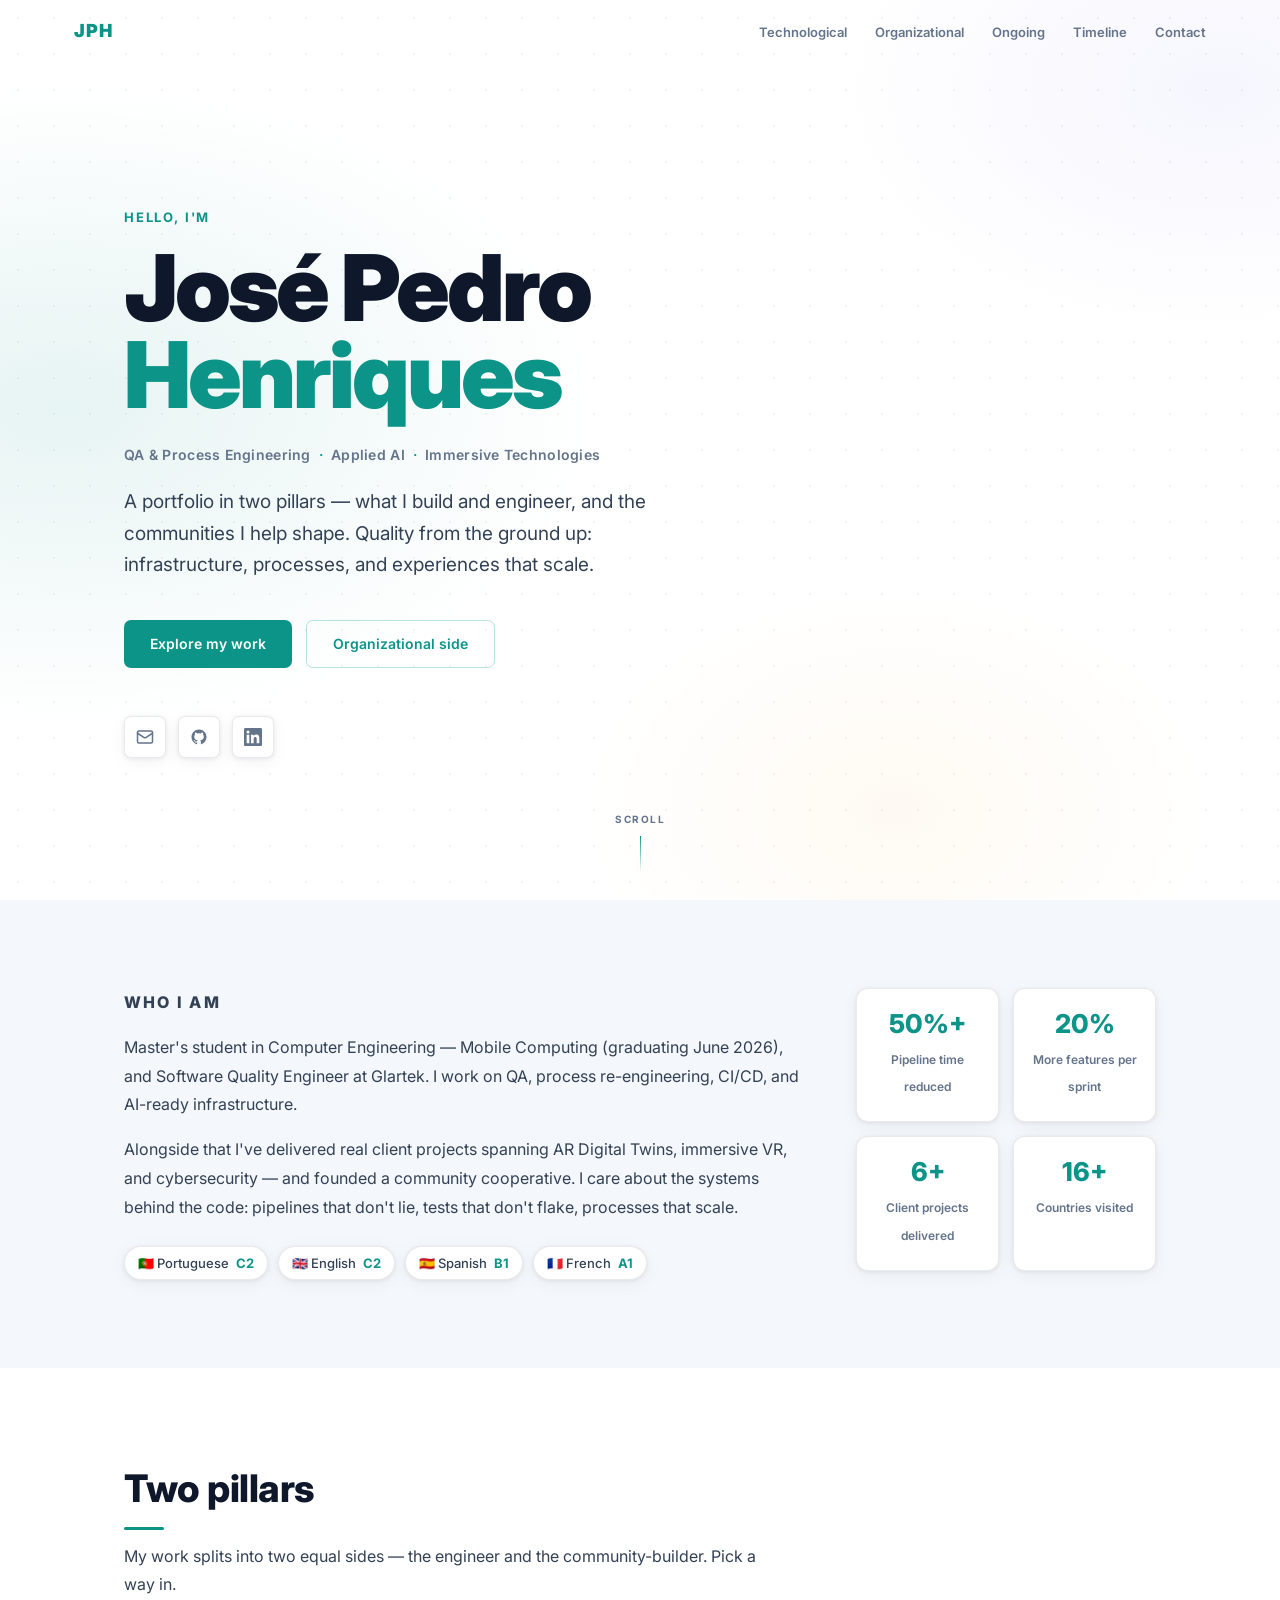
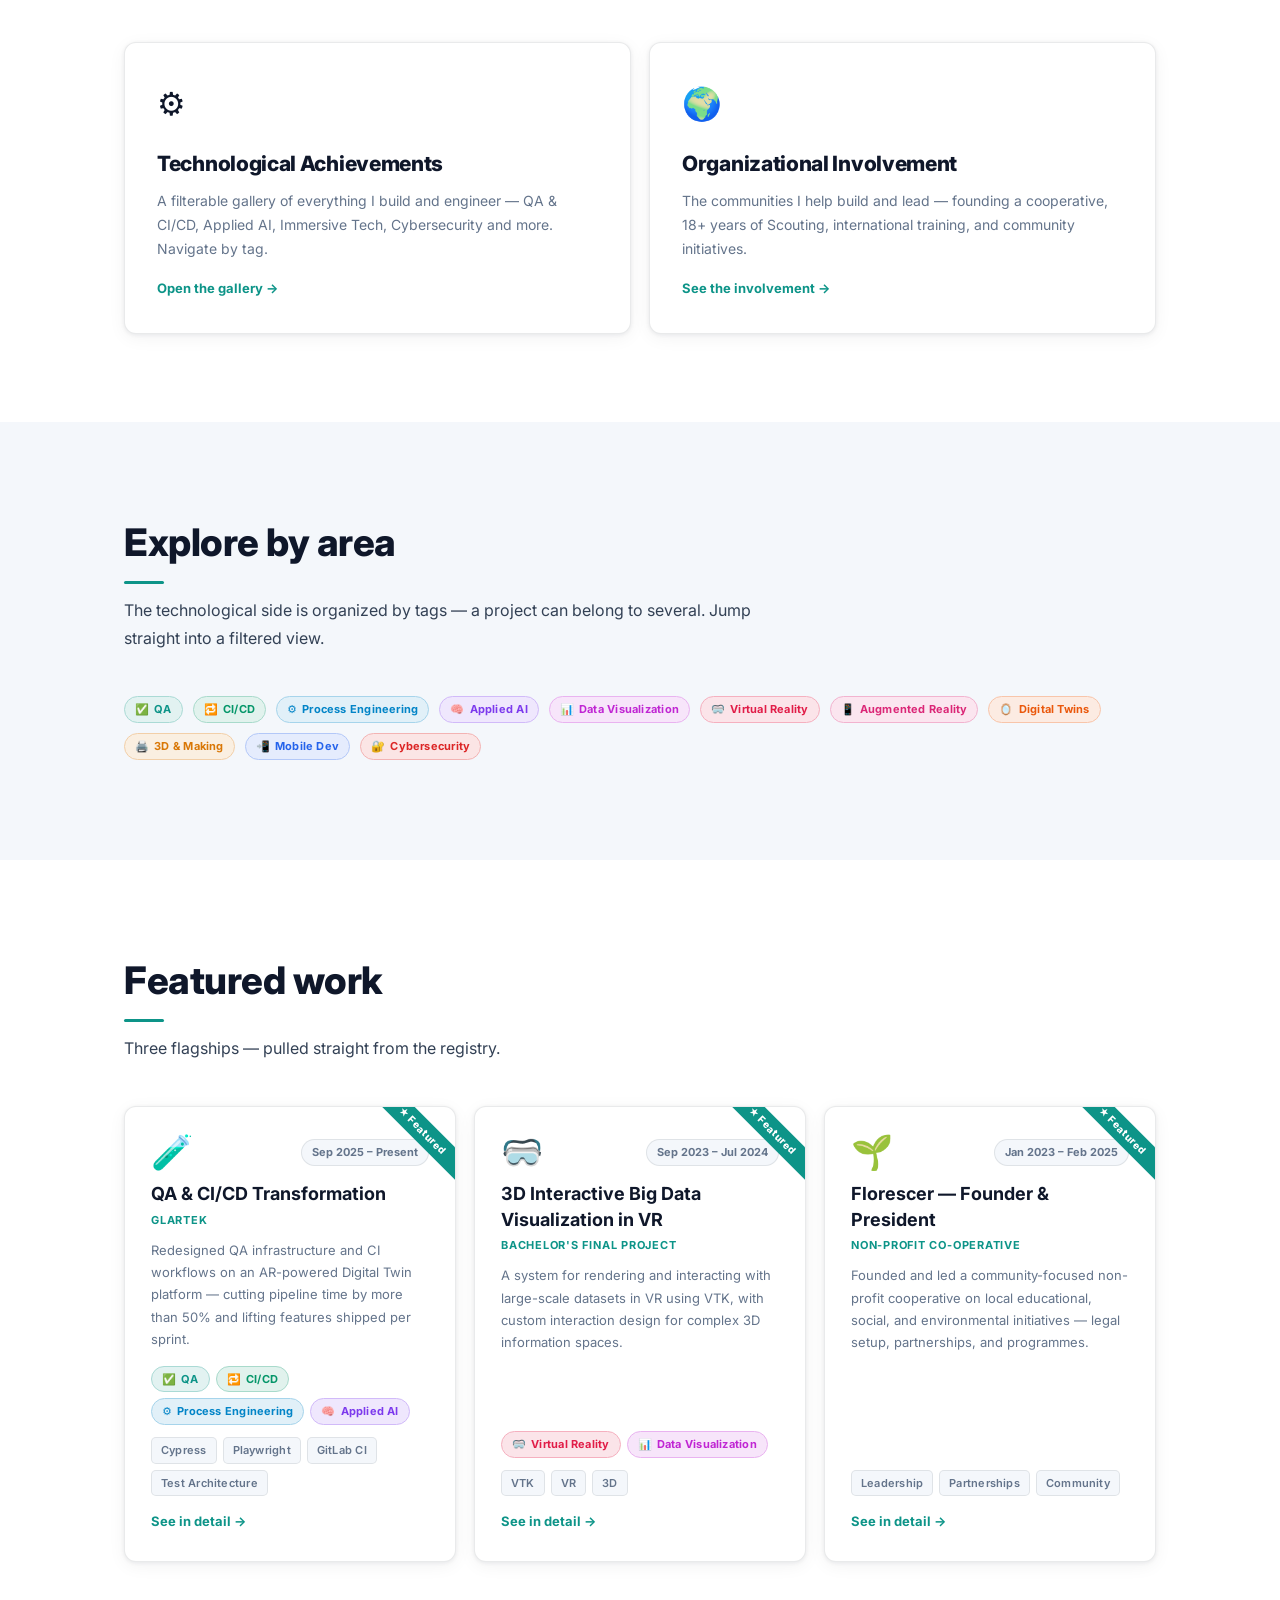
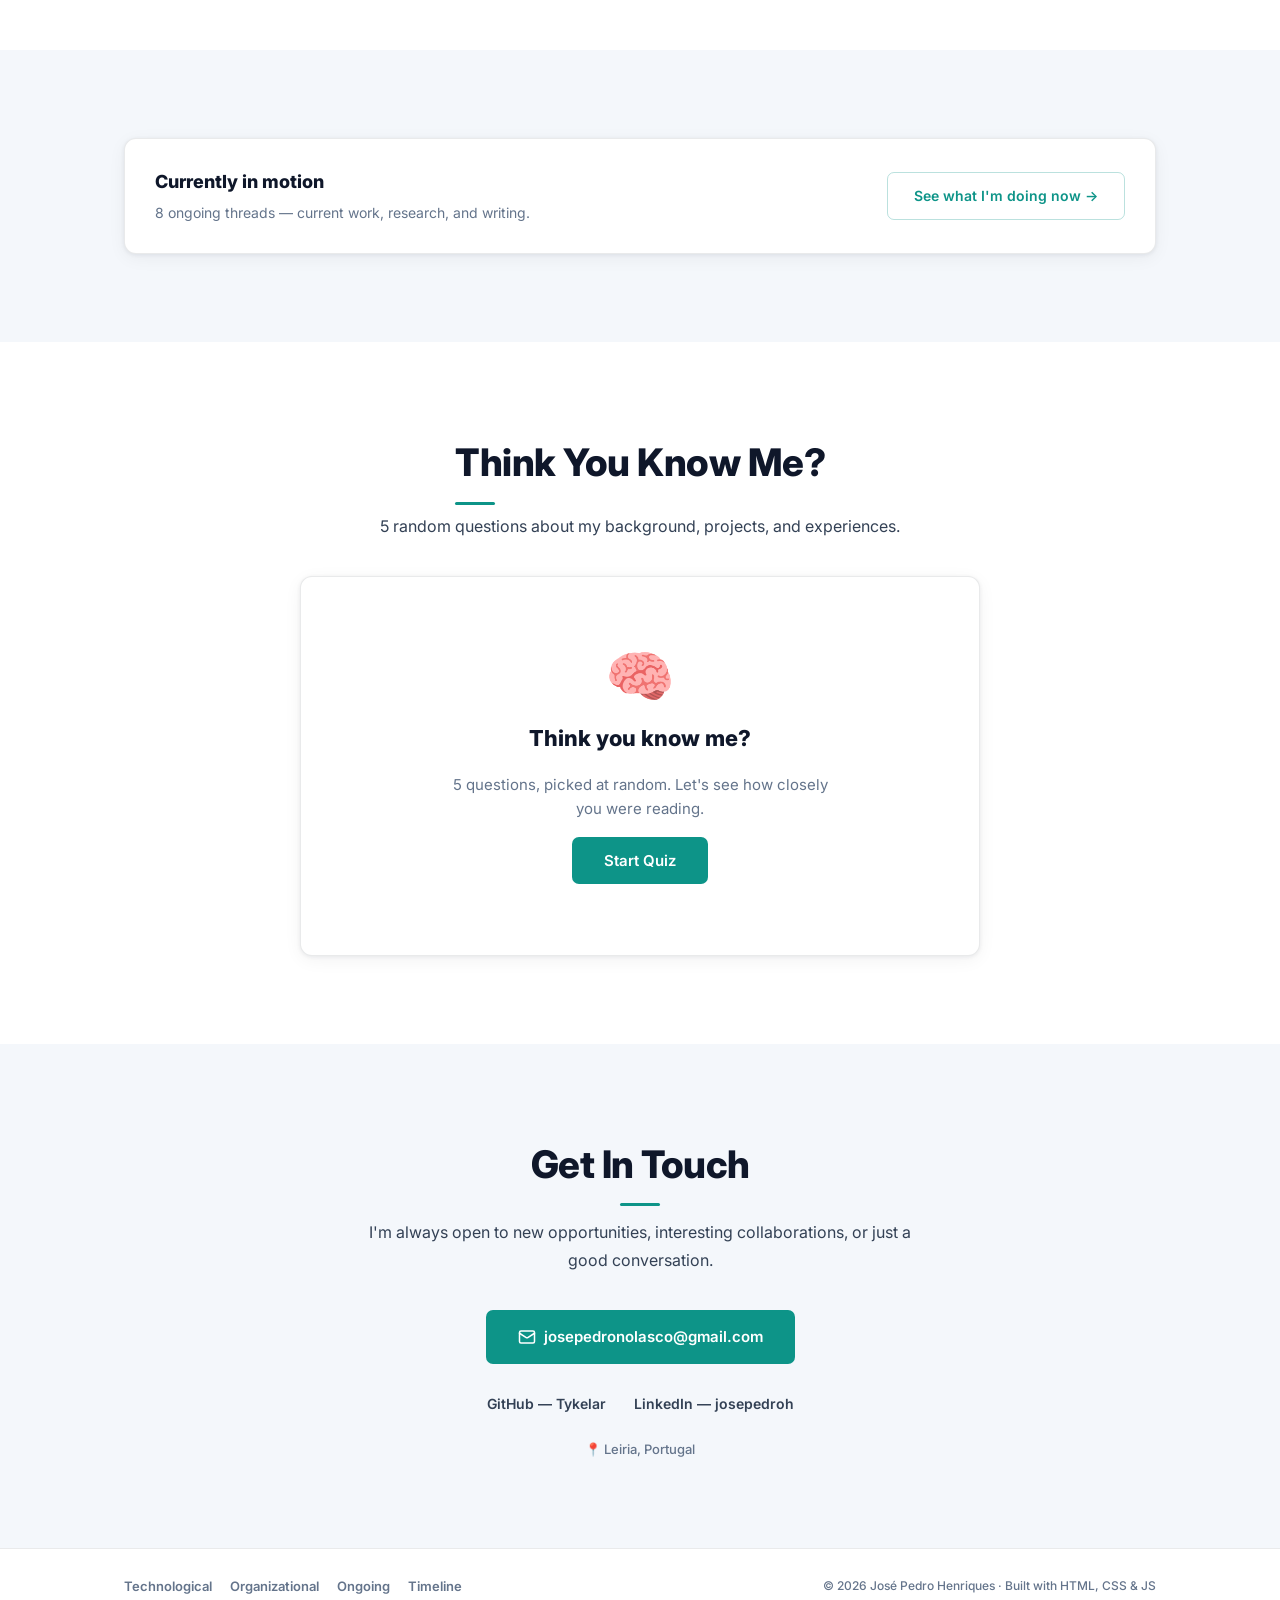
==== index.html @ b658f780 "overhaul new version" ====
<!DOCTYPE html>
<html lang="en">
<head>
  <meta charset="UTF-8">
  <meta name="viewport" content="width=device-width, initial-scale=1.0">
  <meta name="description" content="José Pedro Henriques — portfolio across two pillars: Technological Achievements (QA, AI, Immersive Tech, Cybersecurity) and Organizational Involvement.">
  <meta property="og:title" content="José Pedro Henriques">
  <meta property="og:description" content="A portfolio in two pillars — what I build, and the communities I shape.">
  <meta property="og:type" content="website">
  <title>José Pedro Henriques</title>
  <link rel="preconnect" href="https://fonts.googleapis.com">
  <link rel="preconnect" href="https://fonts.gstatic.com" crossorigin>
  <link href="https://fonts.googleapis.com/css2?family=Inter:wght@300;400;500;600;700;800;900&display=swap" rel="stylesheet">
  <link rel="stylesheet" href="style.css">
</head>
<body data-root="" data-view="home">

  <header data-shell="header"></header>

  <noscript>
    <nav style="padding:80px 24px 0;text-align:center">
      <a href="technological.html">Technological</a> ·
      <a href="involvement.html">Organizational</a> ·
      <a href="ongoing.html">Ongoing</a> ·
      <a href="timeline.html">Timeline</a>
    </nav>
  </noscript>

  <!-- ==================== HERO ==================== -->
  <section id="home" class="hero">
    <div class="hero-bg"></div>
    <div class="hero-content">
      <p class="hero-greeting fade-up">Hello, I'm</p>
      <h1 class="hero-name fade-up">
        <span class="name-first">José Pedro</span>
        <span class="name-last">Henriques</span>
      </h1>
      <p class="hero-role fade-up">
        <span>QA &amp; Process Engineering</span><span class="dot">·</span>
        <span>Applied AI</span><span class="dot">·</span>
        <span>Immersive Technologies</span>
      </p>
      <p class="hero-tagline fade-up">
        A portfolio in two pillars — what I build and engineer, and the communities I help shape.
        Quality from the ground up: infrastructure, processes, and experiences that scale.
      </p>
      <div class="hero-cta fade-up">
        <a href="technological.html" class="btn btn-primary">Explore my work</a>
        <a href="involvement.html" class="btn btn-outline">Organizational side</a>
      </div>
      <div class="hero-socials fade-up">
        <a href="mailto:josepedronolasco@gmail.com" class="social-link" aria-label="Email">
          <svg xmlns="http://www.w3.org/2000/svg" width="18" height="18" viewBox="0 0 24 24" fill="none" stroke="currentColor" stroke-width="2" stroke-linecap="round" stroke-linejoin="round"><rect width="20" height="16" x="2" y="4" rx="2"/><path d="m22 7-8.97 5.7a1.94 1.94 0 0 1-2.06 0L2 7"/></svg>
        </a>
        <a href="https://github.com/Tykelar" target="_blank" rel="noopener noreferrer" class="social-link" aria-label="GitHub">
          <svg xmlns="http://www.w3.org/2000/svg" width="18" height="18" viewBox="0 0 24 24" fill="currentColor"><path d="M12 2C6.477 2 2 6.484 2 12.017c0 4.425 2.865 8.18 6.839 9.504.5.092.682-.217.682-.483 0-.237-.008-.868-.013-1.703-2.782.605-3.369-1.343-3.369-1.343-.454-1.158-1.11-1.466-1.11-1.466-.908-.62.069-.608.069-.608 1.003.07 1.531 1.032 1.531 1.032.892 1.53 2.341 1.088 2.91.832.092-.647.35-1.088.636-1.338-2.22-.253-4.555-1.113-4.555-4.951 0-1.093.39-1.988 1.029-2.688-.103-.253-.446-1.272.098-2.65 0 0 .84-.27 2.75 1.026A9.564 9.564 0 0 1 12 6.844a9.59 9.59 0 0 1 2.504.337c1.909-1.296 2.747-1.027 2.747-1.027.546 1.379.202 2.398.1 2.651.64.7 1.028 1.595 1.028 2.688 0 3.848-2.339 4.695-4.566 4.943.359.309.678.92.678 1.855 0 1.338-.012 2.419-.012 2.747 0 .268.18.58.688.482A10.02 10.02 0 0 0 22 12.017C22 6.484 17.522 2 12 2z"/></svg>
        </a>
        <a href="https://linkedin.com/in/josepedroh" target="_blank" rel="noopener noreferrer" class="social-link" aria-label="LinkedIn">
          <svg xmlns="http://www.w3.org/2000/svg" width="18" height="18" viewBox="0 0 24 24" fill="currentColor"><path d="M20.447 20.452h-3.554v-5.569c0-1.328-.027-3.037-1.852-3.037-1.853 0-2.136 1.445-2.136 2.939v5.667H9.351V9h3.414v1.561h.046c.477-.9 1.637-1.85 3.37-1.85 3.601 0 4.267 2.37 4.267 5.455v6.286zM5.337 7.433a2.062 2.062 0 0 1-2.063-2.065 2.064 2.064 0 1 1 2.063 2.065zm1.782 13.019H3.555V9h3.564v11.452zM22.225 0H1.771C.792 0 0 .774 0 1.729v20.542C0 23.227.792 24 1.771 24h20.451C23.2 24 24 23.227 24 22.271V1.729C24 .774 23.2 0 22.222 0h.003z"/></svg>
        </a>
      </div>
    </div>
    <div class="hero-scroll-hint" aria-hidden="true"><span>Scroll</span><div class="scroll-line"></div></div>
  </section>

  <!-- ==================== ABOUT ==================== -->
  <section id="about" class="section">
    <div class="container">
      <div class="about-grid">
        <div class="about-text fade-up">
          <p class="eyebrow">Who I am</p>
          <p>
            Master's student in Computer Engineering — Mobile Computing (graduating June 2026), and
            Software Quality Engineer at Glartek. I work on QA, process re-engineering, CI/CD, and
            AI-ready infrastructure.
          </p>
          <p>
            Alongside that I've delivered real client projects spanning AR Digital Twins, immersive
            VR, and cybersecurity — and founded a community cooperative. I care about the systems
            behind the code: pipelines that don't lie, tests that don't flake, processes that scale.
          </p>
          <div class="about-languages">
            <span class="lang-badge">🇵🇹 Portuguese <em>C2</em></span>
            <span class="lang-badge">🇬🇧 English <em>C2</em></span>
            <span class="lang-badge">🇪🇸 Spanish <em>B1</em></span>
            <span class="lang-badge">🇫🇷 French <em>A1</em></span>
          </div>
        </div>
        <div class="about-stats fade-up">
          <div class="stat-card"><span class="stat-num">50%+</span><span class="stat-label">Pipeline time reduced</span></div>
          <div class="stat-card"><span class="stat-num">20%</span><span class="stat-label">More features per sprint</span></div>
          <div class="stat-card"><span class="stat-num">6+</span><span class="stat-label">Client projects delivered</span></div>
          <div class="stat-card"><span class="stat-num">16+</span><span class="stat-label">Countries visited</span></div>
        </div>
      </div>
    </div>
  </section>

  <!-- ==================== PILLARS ==================== -->
  <section id="pillars" class="section section-alt">
    <div class="container">
      <div class="section-head fade-up">
        <h2 class="section-title">Two pillars</h2>
        <p class="section-intro">My work splits into two equal sides — the engineer and the community-builder. Pick a way in.</p>
      </div>
      <div class="pillar-grid">
        <a href="technological.html" class="pillar-card fade-up">
          <span class="p-icon" aria-hidden="true">⚙️</span>
          <h3>Technological Achievements</h3>
          <p>A filterable gallery of everything I build and engineer — QA &amp; CI/CD, Applied AI, Immersive Tech, Cybersecurity and more. Navigate by tag.</p>
          <span class="p-go">Open the gallery →</span>
        </a>
        <a href="involvement.html" class="pillar-card fade-up">
          <span class="p-icon" aria-hidden="true">🌍</span>
          <h3>Organizational Involvement</h3>
          <p>The communities I help build and lead — founding a cooperative, 18+ years of Scouting, international training, and community initiatives.</p>
          <span class="p-go">See the involvement →</span>
        </a>
      </div>
    </div>
  </section>

  <!-- ==================== AREAS (tag chips) ==================== -->
  <section id="areas" class="section">
    <div class="container">
      <div class="section-head fade-up">
        <h2 class="section-title">Explore by area</h2>
        <p class="section-intro">The technological side is organized by tags — a project can belong to several. Jump straight into a filtered view.</p>
      </div>
      <div id="tag-chips" class="card__tags fade-up" style="gap:10px"></div>
    </div>
  </section>

  <!-- ==================== FEATURED ==================== -->
  <section id="featured" class="section section-alt">
    <div class="container">
      <div class="section-head fade-up">
        <h2 class="section-title">Featured work</h2>
        <p class="section-intro">Three flagships — pulled straight from the registry.</p>
      </div>
      <div id="featured-grid" class="card-grid fade-up"></div>
    </div>
  </section>

  <!-- ==================== ONGOING TEASER ==================== -->
  <section id="ongoing" class="section">
    <div class="container">
      <div id="ongoing-teaser" class="ongoing-teaser fade-up"></div>
    </div>
  </section>

  <!-- ==================== QUIZ ==================== -->
  <section id="quiz" class="section section-alt">
    <div class="container quiz-container">
      <h2 class="section-title fade-up">Think You Know Me?</h2>
      <p class="quiz-subtitle fade-up">5 random questions about my background, projects, and experiences.</p>
      <div class="quiz-card fade-up" id="quiz-card"></div>
    </div>
  </section>

  <!-- ==================== CONTACT ==================== -->
  <section id="contact" class="section">
    <div class="container contact-container">
      <h2 class="section-title fade-up">Get In Touch</h2>
      <p class="contact-sub fade-up">I'm always open to new opportunities, interesting collaborations, or just a good conversation.</p>
      <a href="mailto:josepedronolasco@gmail.com" class="btn btn-primary btn-lg fade-up">
        <svg xmlns="http://www.w3.org/2000/svg" width="18" height="18" viewBox="0 0 24 24" fill="none" stroke="currentColor" stroke-width="2" stroke-linecap="round" stroke-linejoin="round"><rect width="20" height="16" x="2" y="4" rx="2"/><path d="m22 7-8.97 5.7a1.94 1.94 0 0 1-2.06 0L2 7"/></svg>
        josepedronolasco@gmail.com
      </a>
      <div class="contact-links fade-up">
        <a href="https://github.com/Tykelar" target="_blank" rel="noopener noreferrer" class="contact-link">GitHub — Tykelar</a>
        <a href="https://linkedin.com/in/josepedroh" target="_blank" rel="noopener noreferrer" class="contact-link">LinkedIn — josepedroh</a>
      </div>
      <p class="contact-location fade-up">📍 Leiria, Portugal</p>
    </div>
  </section>

  <footer data-shell="footer"></footer>

  <script src="data.js"></script>
  <script src="main.js"></script>
</body>
</html>
---- style.css ----
/* ============================================================
   DESIGN TOKENS  (light · teal — see docs/DECISIONS.md D16)
   ============================================================ */
:root {
  --bg:     #f4f7fb;
  --bg-alt: #ffffff;
  --card:   #ffffff;
  --card-hover: #f8fbff;
  --border:       rgba(15, 23, 42, 0.09);
  --border-hover: rgba(15, 23, 42, 0.16);

  --accent:        #0d9488;
  --accent-dim:    rgba(13, 148, 136, 0.09);
  --accent-glow:   rgba(13, 148, 136, 0.22);
  --accent-border: rgba(13, 148, 136, 0.28);
  --accent-light:  #0f766e;

  --text:       #0f172a;
  --text-dim:   #334155;
  --text-muted: #64748b;

  --radius:    12px;
  --radius-sm: 7px;
  --nav-h:     64px;
  --max-w:     1080px;
  --max-w-wide:1180px;
  --shadow:    0 1px 4px rgba(15,23,42,0.07), 0 4px 18px rgba(15,23,42,0.05);
  --shadow-lg: 0 4px 16px rgba(15,23,42,0.09), 0 12px 40px rgba(15,23,42,0.07);

  --font: 'Inter', system-ui, -apple-system, sans-serif;
}

/* ============================================================
   RESET & BASE
   ============================================================ */
*, *::before, *::after { box-sizing: border-box; margin: 0; padding: 0; }

html { scroll-behavior: smooth; scroll-padding-top: var(--nav-h); }

body {
  font-family: var(--font);
  background: var(--bg);
  color: var(--text);
  line-height: 1.7;
  -webkit-font-smoothing: antialiased;
  -moz-osx-font-smoothing: grayscale;
}

a { color: inherit; text-decoration: none; }
ul { list-style: none; }
img { max-width: 100%; }

:focus-visible {
  outline: 2px solid var(--accent);
  outline-offset: 3px;
  border-radius: 3px;
}

/* ============================================================
   LAYOUT UTILITIES
   ============================================================ */
.container {
  max-width: var(--max-w);
  margin: 0 auto;
  padding: 0 24px;
}
.container-wide { max-width: var(--max-w-wide); }

.section { padding: 88px 0; }
.section-sm { padding: 56px 0; }
.section-alt { background: var(--bg-alt); }

.section-head { margin-bottom: 44px; }

.section-title {
  font-size: clamp(26px, 4vw, 38px);
  font-weight: 800;
  letter-spacing: -0.5px;
  position: relative;
  display: inline-block;
  color: var(--text);
}
.section-title::after {
  content: '';
  position: absolute;
  bottom: -10px; left: 0;
  width: 40px; height: 3px;
  background: var(--accent);
  border-radius: 2px;
}
.section-intro {
  margin-top: 22px;
  font-size: 16px;
  color: var(--text-dim);
  max-width: 640px;
  line-height: 1.75;
}
.eyebrow {
  font-size: 12px;
  font-weight: 800;
  letter-spacing: 0.14em;
  text-transform: uppercase;
  color: var(--accent);
  margin-bottom: 14px;
}

/* ---- Buttons ---- */
.btn {
  display: inline-flex;
  align-items: center;
  gap: 8px;
  padding: 11px 26px;
  border-radius: var(--radius-sm);
  font-size: 14px;
  font-weight: 600;
  cursor: pointer;
  transition: all 0.2s ease;
  border: none;
  font-family: var(--font);
  white-space: nowrap;
}
.btn-primary { background: var(--accent); color: #fff; }
.btn-primary:hover {
  background: var(--accent-light);
  transform: translateY(-2px);
  box-shadow: 0 8px 28px var(--accent-glow);
}
.btn-outline {
  background: transparent;
  color: var(--accent);
  border: 1.5px solid var(--accent-border);
}
.btn-outline:hover {
  background: var(--accent-dim);
  border-color: var(--accent);
  transform: translateY(-2px);
}
.btn-lg { padding: 14px 32px; font-size: 15px; }

/* ============================================================
   NAVIGATION (injected by main.js)
   ============================================================ */
#navbar {
  position: fixed;
  top: 0; inset-inline: 0;
  height: var(--nav-h);
  z-index: 100;
  transition: background 0.3s, border-color 0.3s, box-shadow 0.3s;
  border-bottom: 1px solid transparent;
}
#navbar.scrolled {
  background: rgba(244, 247, 251, 0.92);
  backdrop-filter: blur(20px);
  -webkit-backdrop-filter: blur(20px);
  border-color: var(--border);
  box-shadow: 0 2px 16px rgba(15, 23, 42, 0.08);
}
.nav-container {
  max-width: var(--max-w-wide);
  margin: 0 auto;
  padding: 0 24px;
  height: 100%;
  display: flex;
  align-items: center;
  justify-content: space-between;
}
.nav-logo { font-size: 18px; font-weight: 900; color: var(--accent); letter-spacing: 1px; }
.nav-links { display: flex; align-items: center; gap: 28px; }
.nav-links a {
  font-size: 13px;
  font-weight: 600;
  color: var(--text-muted);
  transition: color 0.2s;
  position: relative;
  padding-bottom: 2px;
}
.nav-links a::after {
  content: '';
  position: absolute;
  bottom: -2px; left: 0;
  width: 0; height: 1.5px;
  background: var(--accent);
  border-radius: 1px;
  transition: width 0.2s;
}
.nav-links a:hover, .nav-links a.active { color: var(--text); }
.nav-links a:hover::after, .nav-links a.active::after { width: 100%; }

.nav-toggle {
  display: none;
  flex-direction: column;
  gap: 5px;
  background: none; border: none;
  cursor: pointer; padding: 6px;
}
.nav-toggle span {
  display: block; width: 22px; height: 2px;
  background: var(--text); border-radius: 2px;
  transition: transform 0.3s ease, opacity 0.3s ease;
  transform-origin: center;
}
.nav-toggle.open span:nth-child(1) { transform: rotate(45deg) translate(5px, 5px); }
.nav-toggle.open span:nth-child(2) { opacity: 0; transform: scaleX(0); }
.nav-toggle.open span:nth-child(3) { transform: rotate(-45deg) translate(5px, -5px); }

/* ============================================================
   HERO (hub)
   ============================================================ */
.hero {
  min-height: 100svh;
  display: flex;
  align-items: center;
  position: relative;
  overflow: hidden;
  padding-top: var(--nav-h);
  background: var(--bg-alt);
}
.hero-bg {
  position: absolute; inset: 0; pointer-events: none;
  background:
    radial-gradient(ellipse 70% 60% at 5%  45%, rgba(13, 148, 136, 0.10) 0%, transparent 60%),
    radial-gradient(ellipse 55% 50% at 95% 10%, rgba(99, 102, 241, 0.06) 0%, transparent 55%),
    radial-gradient(ellipse 50% 50% at 70% 90%, rgba(245, 158, 11, 0.05) 0%, transparent 50%);
}
.hero-bg::before {
  content: '';
  position: absolute; inset: 0;
  background-image: radial-gradient(circle, rgba(15, 23, 42, 0.05) 1px, transparent 1px);
  background-size: 36px 36px;
}
.hero-content {
  max-width: var(--max-w);
  margin: 0 auto; padding: 0 24px;
  width: 100%; position: relative; z-index: 1;
}
.hero-greeting {
  font-size: 13px; font-weight: 700; color: var(--accent);
  letter-spacing: 0.14em; text-transform: uppercase; margin-bottom: 16px;
}
.hero-name {
  font-size: clamp(52px, 9vw, 92px);
  font-weight: 900; line-height: 0.95;
  letter-spacing: -3px; margin-bottom: 24px;
}
.name-first { display: block; color: var(--text); }
.name-last  { display: block; color: var(--accent); }
.hero-role {
  font-size: 14px; font-weight: 600; color: var(--text-muted);
  letter-spacing: 0.02em; margin-bottom: 20px;
  display: flex; flex-wrap: wrap; align-items: center; gap: 8px;
}
.hero-role .dot { color: var(--accent); }
.hero-tagline {
  font-size: clamp(16px, 2vw, 19px); color: var(--text-dim);
  max-width: 540px; margin-bottom: 40px; line-height: 1.65; font-weight: 400;
}
.hero-cta { display: flex; gap: 14px; flex-wrap: wrap; margin-bottom: 48px; }
.hero-socials { display: flex; gap: 12px; }
.social-link {
  display: flex; align-items: center; justify-content: center;
  width: 42px; height: 42px; border-radius: var(--radius-sm);
  border: 1.5px solid var(--border); color: var(--text-muted);
  transition: all 0.2s; background: var(--card); box-shadow: var(--shadow);
}
.social-link:hover {
  border-color: var(--accent-border); color: var(--accent);
  background: var(--accent-dim); transform: translateY(-2px);
  box-shadow: 0 4px 16px var(--accent-glow);
}
.hero-scroll-hint {
  position: absolute; bottom: 28px; left: 50%; transform: translateX(-50%);
  display: flex; flex-direction: column; align-items: center; gap: 8px;
  color: var(--text-muted); font-size: 10px; font-weight: 700;
  letter-spacing: 0.15em; text-transform: uppercase;
  animation: float 2.4s ease-in-out infinite;
}
.scroll-line { width: 1px; height: 36px; background: linear-gradient(to bottom, var(--accent), transparent); }
@keyframes float {
  0%, 100% { transform: translateX(-50%) translateY(0); }
  50%      { transform: translateX(-50%) translateY(6px); }
}

/* ============================================================
   ABOUT / STATS (hub)
   ============================================================ */
.about-grid { display: grid; grid-template-columns: 1fr 300px; gap: 56px; align-items: start; }
.about-text p { font-size: 16px; color: var(--text-dim); line-height: 1.8; margin-bottom: 16px; }
.about-text p:last-of-type { margin-bottom: 24px; }
.about-languages { display: flex; flex-wrap: wrap; gap: 10px; }
.lang-badge {
  font-size: 13px; font-weight: 500; color: var(--text-dim);
  padding: 5px 13px; border-radius: 20px; border: 1.5px solid var(--border);
  background: var(--card); box-shadow: var(--shadow);
}
.lang-badge em { font-style: normal; color: var(--accent); margin-left: 4px; font-weight: 700; }
.about-stats { display: grid; grid-template-columns: 1fr 1fr; gap: 14px; }
.stat-card {
  background: var(--card); border: 1.5px solid var(--border); border-radius: var(--radius);
  padding: 22px 16px; text-align: center; box-shadow: var(--shadow);
  transition: border-color 0.2s, transform 0.2s, box-shadow 0.2s;
}
.stat-card:hover { border-color: var(--accent-border); transform: translateY(-3px); box-shadow: var(--shadow-lg); }
.stat-num { display: block; font-size: 26px; font-weight: 800; color: var(--accent); line-height: 1; margin-bottom: 8px; }
.stat-label { font-size: 12px; font-weight: 600; color: var(--text-muted); line-height: 1.4; }

/* ============================================================
   PILLAR SPLIT (hub)
   ============================================================ */
.pillar-grid { display: grid; grid-template-columns: 1fr 1fr; gap: 18px; }
.pillar-card {
  background: var(--card); border: 1.5px solid var(--border); border-radius: var(--radius);
  padding: 34px 32px; box-shadow: var(--shadow); display: flex; flex-direction: column;
  transition: border-color 0.25s, transform 0.25s, box-shadow 0.25s; color: inherit;
}
.pillar-card:hover { border-color: var(--accent-border); transform: translateY(-4px); box-shadow: var(--shadow-lg); }
.pillar-card .p-icon { font-size: 32px; margin-bottom: 14px; }
.pillar-card h3 { font-size: 21px; font-weight: 800; letter-spacing: -0.3px; margin-bottom: 8px; }
.pillar-card p { font-size: 14px; color: var(--text-muted); line-height: 1.7; flex: 1; margin-bottom: 16px; }
.pillar-card .p-go { font-size: 13px; font-weight: 700; color: var(--accent); display: inline-flex; align-items: center; gap: 6px; }

/* ============================================================
   STANDARDIZED CARD  (gallery · involvement · ongoing · featured)
   ============================================================ */
.card-grid {
  display: grid;
  grid-template-columns: repeat(auto-fill, minmax(280px, 1fr));
  gap: 18px;
}
.card {
  background: var(--card);
  border: 1.5px solid var(--border);
  border-radius: var(--radius);
  padding: 24px 22px;
  display: flex; flex-direction: column;
  box-shadow: var(--shadow); color: inherit;
  transition: border-color 0.25s, transform 0.25s, box-shadow 0.25s;
}
a.card:hover { border-color: var(--accent-border); transform: translateY(-5px); box-shadow: var(--shadow-lg); }
.card__top { display: flex; align-items: center; justify-content: space-between; gap: 12px; margin-bottom: 12px; }
.card__icon { font-size: 28px; line-height: 1; }
.card__date {
  font-size: 11px; font-weight: 700; color: var(--text-muted);
  background: var(--bg); border: 1.5px solid var(--border);
  padding: 3px 10px; border-radius: 20px; white-space: nowrap;
}
.card__title { font-size: 16px; font-weight: 700; color: var(--text); line-height: 1.4; margin-bottom: 4px; }
.card__context {
  font-size: 11px; font-weight: 700; color: var(--accent);
  text-transform: uppercase; letter-spacing: 0.07em; margin-bottom: 10px;
}
.card__summary { font-size: 13px; color: var(--text-muted); line-height: 1.7; margin-bottom: 16px; flex: 1; }
.card__tags { display: flex; flex-wrap: wrap; gap: 6px; margin-bottom: 12px; }
.card__stack { display: flex; flex-wrap: wrap; gap: 6px; margin-top: auto; }
.card__cta {
  margin-top: 14px; font-size: 13px; font-weight: 700; color: var(--accent);
  display: inline-flex; align-items: center; gap: 6px;
}
a.card:hover .card__cta { gap: 9px; }

.card--featured { padding: 28px 26px; }
.card--featured .card__title { font-size: 18px; }
.card--featured .card__icon { font-size: 34px; }
.card--ribbon { position: relative; overflow: hidden; }
.card--ribbon::before {
  content: '★ Featured'; position: absolute; top: 12px; right: -34px;
  background: var(--accent); color: #fff; font-size: 10px; font-weight: 800;
  letter-spacing: 0.06em; padding: 3px 36px; transform: rotate(45deg);
}

/* ---- Tag chips (taxonomy-colored via --tag) ---- */
.tag-chip {
  --tag: var(--accent);
  font-size: 11px; font-weight: 700; letter-spacing: 0.02em;
  padding: 3px 10px; border-radius: 20px;
  color: var(--tag);
  background: color-mix(in srgb, var(--tag) 12%, white);
  border: 1px solid color-mix(in srgb, var(--tag) 35%, white);
  display: inline-flex; align-items: center; gap: 5px;
}
a.tag-chip { transition: transform 0.15s, box-shadow 0.15s; }
a.tag-chip:hover { transform: translateY(-2px); box-shadow: 0 4px 12px color-mix(in srgb, var(--tag) 28%, transparent); }

/* ---- Stack badges (neutral, descriptive) ---- */
.stack-badge {
  font-size: 11px; font-weight: 600; letter-spacing: 0.02em;
  padding: 3px 9px; border-radius: 5px;
  background: var(--bg); color: var(--text-muted); border: 1.5px solid var(--border);
}

/* ============================================================
   FILTER BAR (gallery)
   ============================================================ */
.filter-bar { display: flex; flex-wrap: wrap; gap: 9px; margin-bottom: 32px; align-items: center; }
.filter-chip {
  --tag: var(--text-muted);
  font-family: var(--font);
  font-size: 12.5px; font-weight: 700; letter-spacing: 0.01em;
  padding: 7px 14px; border-radius: 22px; cursor: pointer;
  color: var(--text-dim);
  background: var(--card);
  border: 1.5px solid var(--border);
  display: inline-flex; align-items: center; gap: 7px;
  transition: all 0.18s;
}
.filter-chip:hover { border-color: color-mix(in srgb, var(--tag) 45%, var(--border)); color: var(--tag); }
.filter-chip[aria-pressed="true"] {
  color: #fff; background: var(--tag);
  border-color: var(--tag);
  box-shadow: 0 4px 14px color-mix(in srgb, var(--tag) 30%, transparent);
}
.filter-chip .fc-count {
  font-size: 11px; font-weight: 800; opacity: 0.7;
  background: color-mix(in srgb, currentColor 16%, transparent);
  padding: 0 6px; border-radius: 10px;
}
.filter-chip--all { --tag: var(--accent); }
.filter-meta { font-size: 13px; color: var(--text-muted); font-weight: 600; margin-bottom: 22px; }
.empty-state {
  text-align: center; padding: 60px 20px; color: var(--text-muted);
  border: 1.5px dashed var(--border); border-radius: var(--radius);
}

/* ============================================================
   BREADCRUMB
   ============================================================ */
.breadcrumb { font-size: 13px; font-weight: 600; color: var(--text-muted); margin-bottom: 18px; display: flex; gap: 8px; flex-wrap: wrap; }
.breadcrumb a { color: var(--text-muted); }
.breadcrumb a:hover { color: var(--accent); }
.breadcrumb .sep { opacity: 0.5; }
.breadcrumb .current { color: var(--text-dim); }

/* ============================================================
   DETAIL PAGE
   ============================================================ */
.detail-main { padding-top: calc(var(--nav-h) + 48px); padding-bottom: 80px; }
.detail-wrap { max-width: 760px; margin: 0 auto; padding: 0 24px; }
.detail-icon { font-size: 44px; line-height: 1; margin-bottom: 14px; }
.detail-title { font-size: clamp(28px, 5vw, 42px); font-weight: 900; letter-spacing: -1px; line-height: 1.1; margin-bottom: 10px; }
.detail-context { font-size: 14px; font-weight: 700; color: var(--accent); margin-bottom: 18px; }
.detail-meta { display: flex; flex-wrap: wrap; gap: 8px; margin-bottom: 14px; }
.detail-stack { display: flex; flex-wrap: wrap; gap: 7px; margin-bottom: 26px; }
.detail-lead { font-size: 17px; color: var(--text-dim); line-height: 1.75; margin-bottom: 36px; }
.detail-section { margin-bottom: 30px; }
.detail-section h2 {
  font-size: 13px; font-weight: 800; text-transform: uppercase; letter-spacing: 0.1em;
  color: var(--accent); margin-bottom: 12px;
}
.detail-section p { font-size: 15.5px; color: var(--text-dim); line-height: 1.8; }
.detail-section ul { display: flex; flex-direction: column; gap: 9px; }
.detail-section li { font-size: 15px; color: var(--text-dim); line-height: 1.7; padding-left: 20px; position: relative; }
.detail-section li::before { content: '▹'; position: absolute; left: 0; top: 1px; color: var(--accent); }
.detail-links { display: flex; flex-wrap: wrap; gap: 12px; margin: 8px 0 36px; }
.detail-footer-nav { display: flex; justify-content: space-between; gap: 14px; flex-wrap: wrap; border-top: 1px solid var(--border); padding-top: 26px; }

/* ============================================================
   ONGOING
   ============================================================ */
.ongoing-note {
  display: inline-flex; align-items: center; gap: 8px;
  font-size: 12px; font-weight: 700; color: var(--accent);
  background: var(--accent-dim); border: 1px solid var(--accent-border);
  padding: 5px 13px; border-radius: 20px; margin-bottom: 20px;
}
.live-dot { width: 8px; height: 8px; border-radius: 50%; background: var(--accent); box-shadow: 0 0 0 0 var(--accent-glow); animation: pulse 2s infinite; }
@keyframes pulse {
  0%   { box-shadow: 0 0 0 0 var(--accent-glow); }
  70%  { box-shadow: 0 0 0 8px transparent; }
  100% { box-shadow: 0 0 0 0 transparent; }
}
.ongoing-teaser {
  background: var(--card); border: 1.5px solid var(--border); border-radius: var(--radius);
  padding: 28px 30px; box-shadow: var(--shadow); display: flex; align-items: center;
  justify-content: space-between; gap: 20px; flex-wrap: wrap;
}
.ongoing-teaser h3 { font-size: 18px; font-weight: 800; margin-bottom: 4px; }
.ongoing-teaser p { font-size: 14px; color: var(--text-muted); }

/* ============================================================
   TIMELINE PAGE (fixed parallel lanes)
   ============================================================ */
.tl-controls { display: flex; align-items: center; justify-content: space-between; gap: 18px; flex-wrap: wrap; margin-bottom: 18px; }
.tl-legend { display: flex; flex-wrap: wrap; gap: 14px; }
.tl-legend span { font-size: 12px; font-weight: 600; color: var(--text-muted); display: inline-flex; align-items: center; gap: 6px; }
.tl-swatch { width: 11px; height: 11px; border-radius: 3px; }

/* toggle */
.tl-toggle { display: inline-flex; align-items: center; gap: 10px; font-size: 13px; font-weight: 700; color: var(--text-dim); cursor: pointer; user-select: none; }
.tl-toggle input { position: absolute; opacity: 0; width: 0; height: 0; }
.tl-switch { width: 40px; height: 22px; border-radius: 22px; background: var(--border); position: relative; transition: background 0.2s; flex-shrink: 0; }
.tl-switch::after { content: ''; position: absolute; top: 2px; left: 2px; width: 18px; height: 18px; border-radius: 50%; background: #fff; box-shadow: var(--shadow); transition: transform 0.2s; }
.tl-toggle input:checked + .tl-switch { background: var(--accent); }
.tl-toggle input:checked + .tl-switch::after { transform: translateX(18px); }
.tl-toggle input:focus-visible + .tl-switch { outline: 2px solid var(--accent); outline-offset: 2px; }

.tl-scroll { overflow-x: auto; padding-bottom: 8px; }
.tl-chart { min-width: 720px; position: relative; }
.tl-axis { position: relative; height: 22px; margin-left: 150px; border-bottom: 1px solid var(--border); margin-bottom: 8px; }
.tl-tick { position: absolute; top: 0; transform: translateX(-50%); font-size: 11px; font-weight: 700; color: var(--text-muted); }
.tl-tick::after { content: ''; position: absolute; bottom: -8px; left: 50%; width: 1px; height: 8px; background: var(--border); }

.tl-lane { display: flex; align-items: stretch; border-bottom: 1px dashed var(--border); }
.tl-lane:last-child { border-bottom: none; }
.tl-lane__label {
  width: 150px; flex-shrink: 0; padding: 14px 14px 14px 0;
  font-size: 12px; font-weight: 800; text-transform: uppercase; letter-spacing: 0.06em;
  color: var(--text-dim); display: flex; align-items: center;
}
.tl-lane__track { position: relative; flex: 1; padding: 10px 0; }
.tl-row { position: relative; height: 34px; margin-bottom: 6px; }
.tl-row:last-child { margin-bottom: 0; }

.tl-bar {
  position: absolute; top: 0; height: 34px; min-width: 16px;
  border-radius: 8px; cursor: pointer;
  background: color-mix(in srgb, var(--c) 16%, white);
  border: 1.5px solid var(--c);
  color: var(--text); font-size: 12px; font-weight: 700;
  display: flex; align-items: center; gap: 6px; padding: 0 10px;
  white-space: nowrap; overflow: hidden;
  transition: transform 0.15s, box-shadow 0.15s, filter 0.15s;
}
.tl-bar:hover, .tl-bar[aria-expanded="true"] {
  transform: translateY(-1px);
  box-shadow: 0 6px 18px color-mix(in srgb, var(--c) 30%, transparent);
  z-index: 3;
}
.tl-bar.ongoing { border-style: dashed; }
.tl-bar .tl-bar__emoji { font-size: 13px; }
.tl-bar .tl-bar__txt { overflow: hidden; text-overflow: ellipsis; }

.tl-detail {
  margin-top: 26px;
  display: none;
}
.tl-detail.open { display: block; }
.tl-detail .card { max-width: 520px; }
.tl-hint { font-size: 13px; color: var(--text-muted); margin-top: 20px; }

/* ============================================================
   QUIZ (hub)
   ============================================================ */
.quiz-container { text-align: center; }
.quiz-subtitle { font-size: 16px; color: var(--text-dim); margin-top: 18px; margin-bottom: 36px; }
.quiz-card {
  background: var(--card); border: 1.5px solid var(--border); border-radius: var(--radius);
  padding: 48px 52px; box-shadow: var(--shadow); max-width: 680px; margin: 0 auto;
  min-height: 380px; display: flex; flex-direction: column; justify-content: center;
}
.quiz-intro { display: flex; flex-direction: column; align-items: center; gap: 16px; text-align: center; }
.quiz-big-emoji { font-size: 56px; line-height: 1; display: block; }
.quiz-intro h3 { font-size: 22px; font-weight: 800; color: var(--text); }
.quiz-intro p { font-size: 15px; color: var(--text-muted); max-width: 380px; line-height: 1.6; }
.quiz-progress-row { display: flex; justify-content: space-between; align-items: center; margin-bottom: 8px; }
.quiz-progress-label { font-size: 13px; font-weight: 700; color: var(--text); }
.quiz-of { color: var(--text-muted); font-weight: 500; }
.quiz-score-live { font-size: 12px; font-weight: 700; color: var(--accent); }
.quiz-progress-track { height: 4px; background: var(--border); border-radius: 2px; overflow: hidden; margin-bottom: 28px; }
.quiz-progress-fill { height: 100%; background: var(--accent); border-radius: 2px; transition: width 0.4s ease; }
.quiz-q-text { font-size: 18px; font-weight: 700; color: var(--text); line-height: 1.5; margin-bottom: 22px; text-align: left; }
.quiz-options { display: grid; grid-template-columns: 1fr 1fr; gap: 10px; margin-bottom: 24px; }
.quiz-option {
  font-family: var(--font); font-size: 14px; font-weight: 500; color: var(--text-dim);
  background: var(--bg); border: 1.5px solid var(--border); border-radius: var(--radius-sm);
  padding: 13px 16px; cursor: pointer; transition: all 0.18s; text-align: left; line-height: 1.4;
}
.quiz-option:hover:not(:disabled) { border-color: var(--accent-border); color: var(--accent); background: var(--accent-dim); }
.quiz-option:disabled { cursor: not-allowed; }
.quiz-option.correct { border-color: #16a34a; background: rgba(22, 163, 74, 0.08); color: #15803d; font-weight: 700; }
.quiz-option.wrong { border-color: #dc2626; background: rgba(220, 38, 38, 0.08); color: #b91c1c; }
.quiz-next-btn { align-self: flex-end; transition: opacity 0.25s ease, transform 0.2s ease, box-shadow 0.2s ease !important; }
.quiz-result { display: flex; flex-direction: column; align-items: center; gap: 14px; text-align: center; }
.quiz-final-score { font-size: 56px; font-weight: 900; color: var(--text); line-height: 1; letter-spacing: -2px; }
.quiz-final-score span { font-size: 28px; color: var(--text-muted); font-weight: 500; letter-spacing: 0; }
.quiz-result > p { font-size: 16px; color: var(--text-dim); max-width: 360px; line-height: 1.6; }

/* ============================================================
   CONTACT
   ============================================================ */
.contact-container { text-align: center; max-width: 600px; }
.contact-container .section-title::after { left: 50%; transform: translateX(-50%); }
.contact-sub { font-size: 16px; color: var(--text-dim); line-height: 1.75; margin: 22px 0 36px; }
.contact-links { display: flex; justify-content: center; gap: 28px; margin: 28px 0 20px; flex-wrap: wrap; }
.contact-link {
  display: inline-flex; align-items: center; gap: 8px; font-size: 14px; font-weight: 600;
  color: var(--text-dim); transition: color 0.2s; position: relative; padding-bottom: 2px;
}
.contact-link::after { content: ''; position: absolute; bottom: -1px; left: 0; width: 0; height: 1.5px; background: var(--accent); transition: width 0.2s; }
.contact-link:hover { color: var(--accent); }
.contact-link:hover::after { width: 100%; }
.contact-location { font-size: 13px; color: var(--text-muted); font-weight: 500; }

/* ============================================================
   FOOTER (injected)
   ============================================================ */
footer { background: var(--bg-alt); border-top: 1px solid var(--border); padding: 26px 0; }
.footer-inner { display: flex; align-items: center; justify-content: space-between; gap: 16px; flex-wrap: wrap; }
.footer-nav { display: flex; gap: 18px; flex-wrap: wrap; }
.footer-nav a { font-size: 13px; font-weight: 600; color: var(--text-muted); }
.footer-nav a:hover { color: var(--accent); }
footer p { font-size: 12px; color: var(--text-muted); font-weight: 500; }

/* ============================================================
   BACK TO TOP
   ============================================================ */
#back-to-top {
  position: fixed; bottom: 28px; right: 28px; width: 42px; height: 42px;
  border-radius: var(--radius-sm); background: var(--card); border: 1.5px solid var(--border);
  color: var(--text-muted); cursor: pointer; display: flex; align-items: center; justify-content: center;
  box-shadow: var(--shadow); transition: all 0.25s ease; opacity: 0; pointer-events: none;
  transform: translateY(10px); z-index: 50;
}
#back-to-top.visible { opacity: 1; pointer-events: auto; transform: translateY(0); }
#back-to-top:hover { border-color: var(--accent-border); color: var(--accent); background: var(--accent-dim); transform: translateY(-3px); box-shadow: 0 4px 16px var(--accent-glow); }

/* ============================================================
   SCROLL ANIMATIONS
   ============================================================ */
.fade-up { opacity: 0; transform: translateY(22px); transition: opacity 0.55s ease, transform 0.55s ease; }
.fade-up.visible { opacity: 1; transform: none; }

/* ============================================================
   RESPONSIVE
   ============================================================ */
@media (max-width: 920px) {
  .about-grid { grid-template-columns: 1fr; gap: 40px; }
  .about-stats { grid-template-columns: repeat(4, 1fr); }
  .pillar-grid { grid-template-columns: 1fr; }
}
@media (max-width: 640px) {
  .section { padding: 64px 0; }
  .nav-links {
    display: none; position: fixed; top: var(--nav-h); inset-inline: 0;
    background: rgba(244, 247, 251, 0.97); backdrop-filter: blur(20px);
    padding: 24px; flex-direction: column; align-items: flex-start; gap: 22px;
    border-bottom: 1px solid var(--border); box-shadow: 0 8px 24px rgba(15,23,42,0.10);
  }
  .nav-links.open { display: flex; }
  .nav-toggle { display: flex; }
  .nav-links a { font-size: 16px; }
  .hero-name { letter-spacing: -2px; }
  .hero-cta { flex-direction: column; align-items: flex-start; }
  .about-stats { grid-template-columns: repeat(2, 1fr); }
  .quiz-card { padding: 28px 22px; min-height: 300px; }
  .quiz-options { grid-template-columns: 1fr; }
  .quiz-q-text { font-size: 16px; }
  .quiz-final-score { font-size: 44px; }
  .quiz-next-btn { align-self: stretch; }
  .contact-links { flex-direction: column; align-items: center; gap: 16px; }
  #back-to-top { bottom: 18px; right: 18px; }
  .tl-lane__label { width: 96px; font-size: 11px; }
  .tl-axis { margin-left: 96px; }
}

/* ============================================================
   REDUCED MOTION
   ============================================================ */
@media (prefers-reduced-motion: reduce) {
  *, *::before, *::after { animation-duration: 0.001ms !important; animation-iteration-count: 1 !important; transition-duration: 0.001ms !important; scroll-behavior: auto !important; }
  .fade-up { opacity: 1; transform: none; }
}
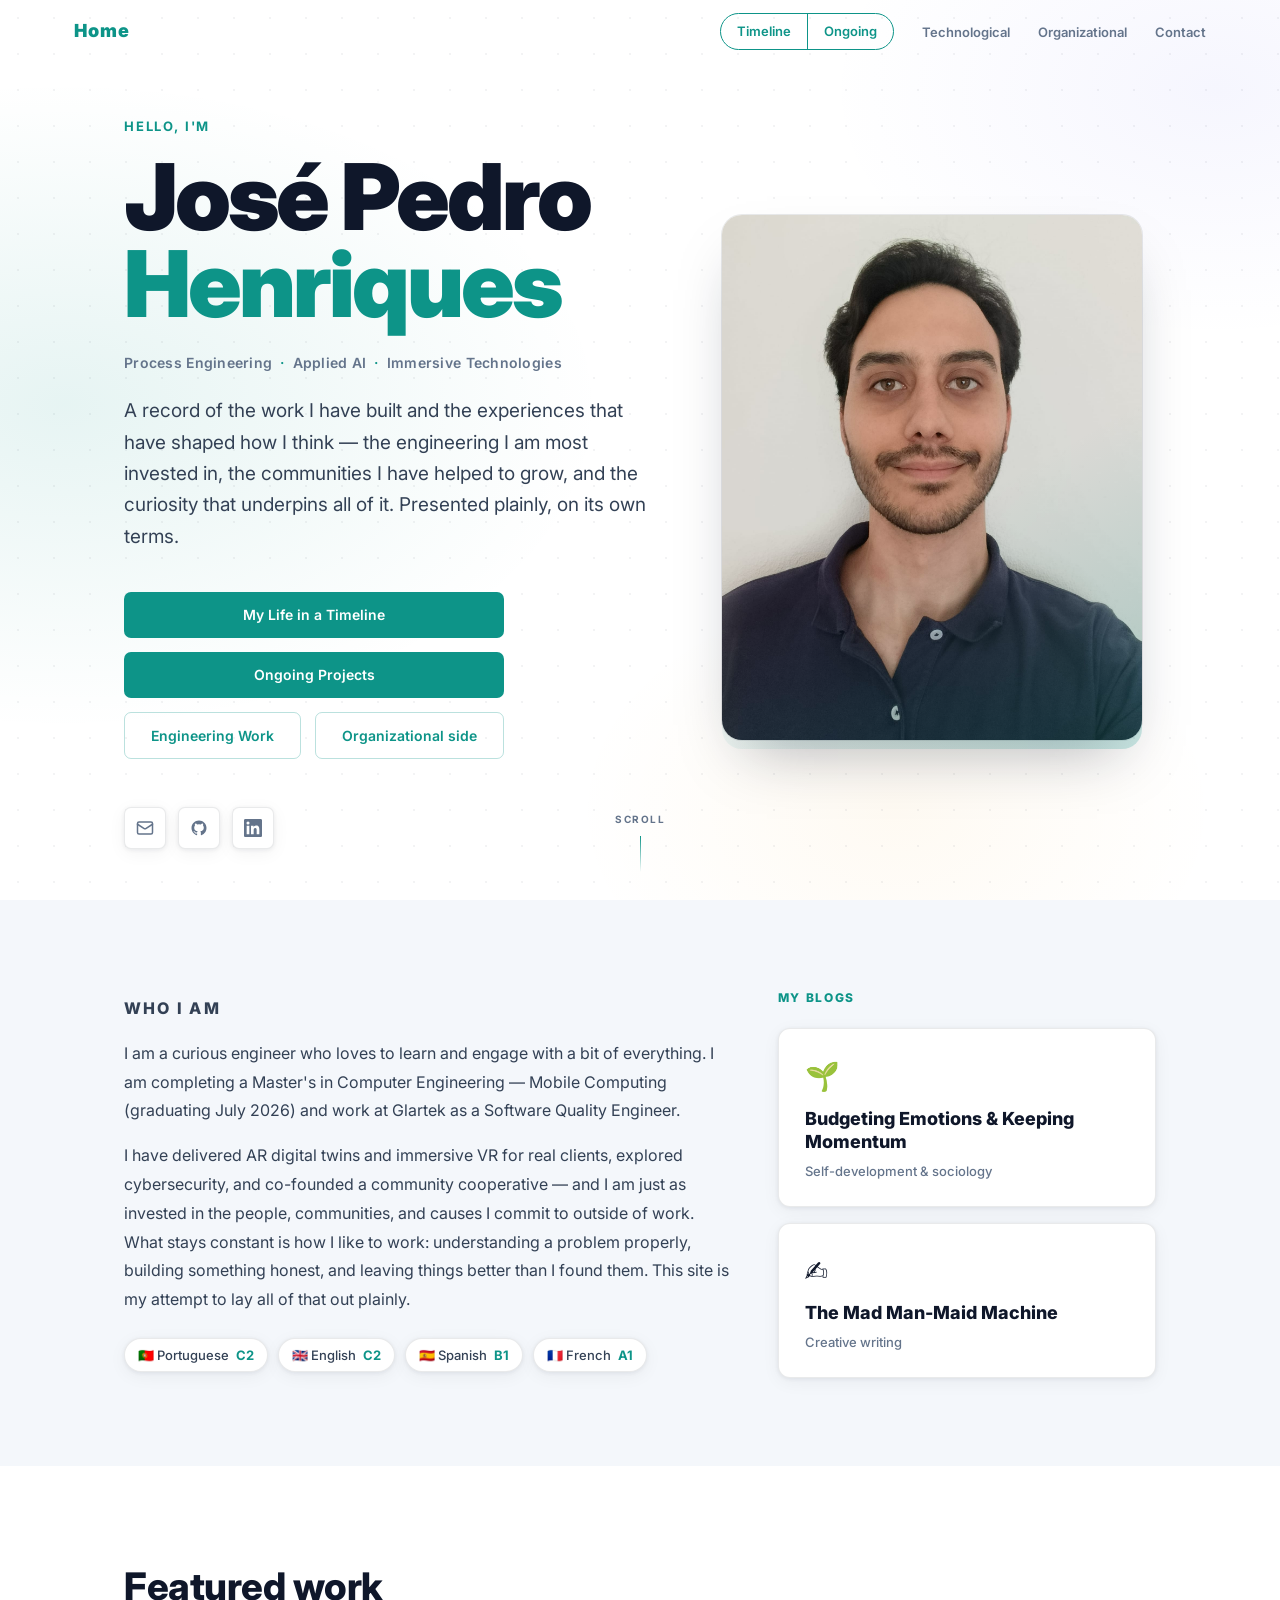
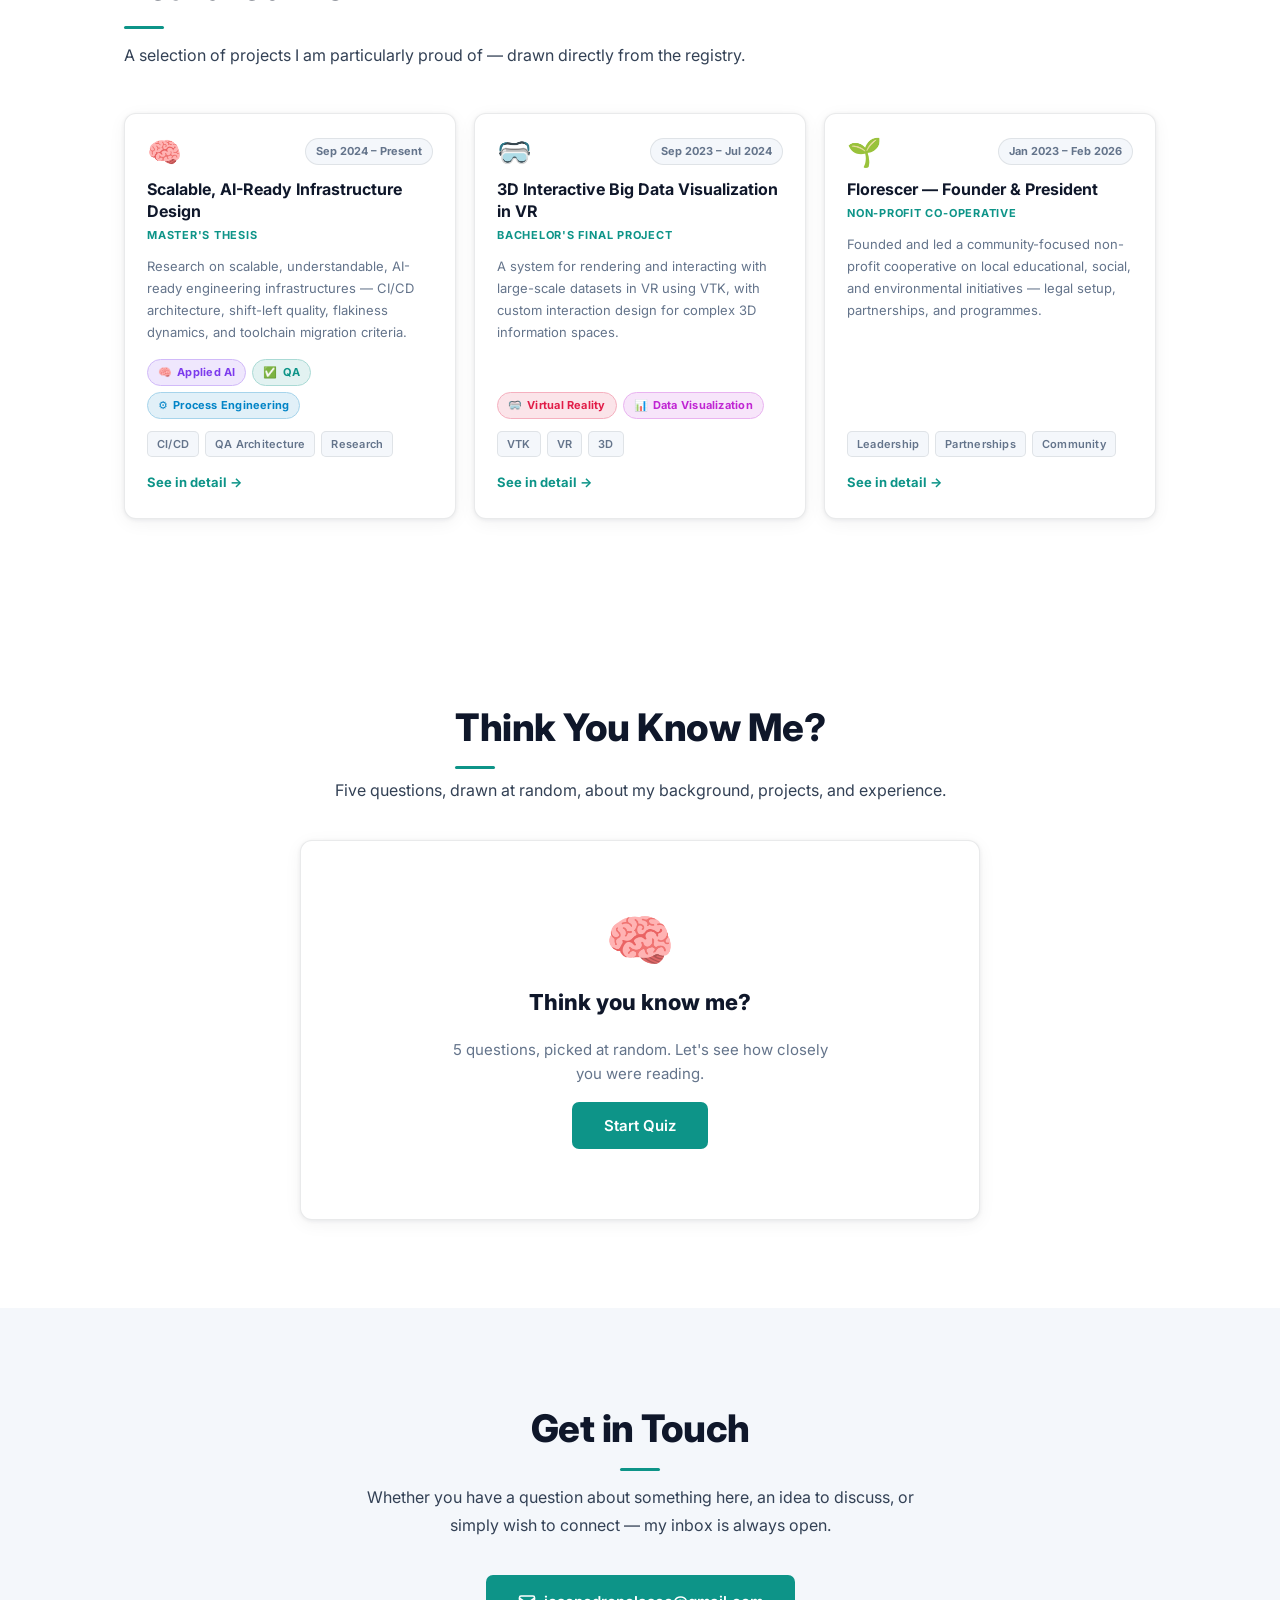
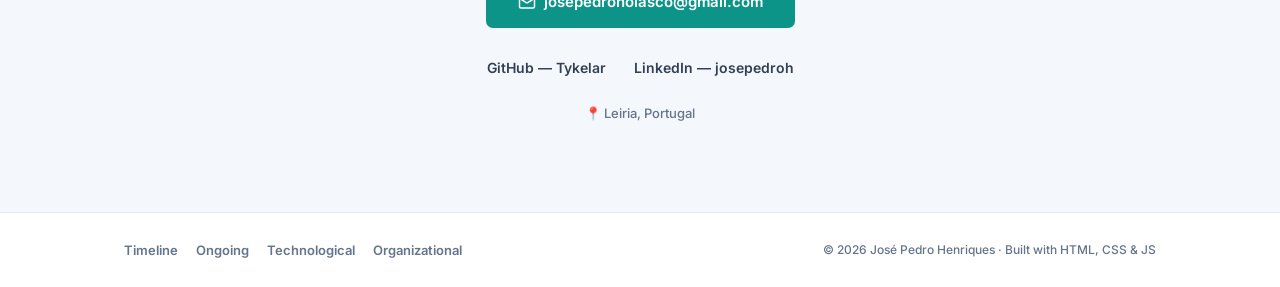
==== commit 938abc0d: "major changes" ====
--- a/index.html
+++ b/index.html
@@ -5,7 +5,7 @@
   <meta name="viewport" content="width=device-width, initial-scale=1.0">
   <meta name="description" content="José Pedro Henriques — portfolio across two pillars: Technological Achievements (QA, AI, Immersive Tech, Cybersecurity) and Organizational Involvement.">
   <meta property="og:title" content="José Pedro Henriques">
-  <meta property="og:description" content="A portfolio in two pillars — what I build, and the communities I shape.">
+  <meta property="og:description" content="A portfolio in two pillars — what I build, and the communities I help shape.">
   <meta property="og:type" content="website">
   <title>José Pedro Henriques</title>
   <link rel="preconnect" href="https://fonts.googleapis.com">
@@ -30,23 +30,29 @@
   <section id="home" class="hero">
     <div class="hero-bg"></div>
     <div class="hero-content">
+      <div class="hero-text">
       <p class="hero-greeting fade-up">Hello, I'm</p>
       <h1 class="hero-name fade-up">
         <span class="name-first">José Pedro</span>
         <span class="name-last">Henriques</span>
       </h1>
       <p class="hero-role fade-up">
-        <span>QA &amp; Process Engineering</span><span class="dot">·</span>
+        <span>Process Engineering</span><span class="dot">·</span>
         <span>Applied AI</span><span class="dot">·</span>
         <span>Immersive Technologies</span>
       </p>
       <p class="hero-tagline fade-up">
-        A portfolio in two pillars — what I build and engineer, and the communities I help shape.
-        Quality from the ground up: infrastructure, processes, and experiences that scale.
+        A record of the work I have built and the experiences that have shaped how I think —
+        the engineering I am most invested in, the communities I have helped to grow, and the
+        curiosity that underpins all of it. Presented plainly, on its own terms.
       </p>
-      <div class="hero-cta fade-up">
-        <a href="technological.html" class="btn btn-primary">Explore my work</a>
-        <a href="involvement.html" class="btn btn-outline">Organizational side</a>
+      <div class="hero-cta-stack fade-up">
+        <a href="timeline.html" class="btn btn-primary btn-wide">My Life in a Timeline</a>
+        <a href="ongoing.html" class="btn btn-primary btn-wide">Ongoing Projects</a>
+        <div class="hero-cta">
+          <a href="technological.html" class="btn btn-outline">Engineering Work</a>
+          <a href="involvement.html" class="btn btn-outline">Organizational side</a>
+        </div>
       </div>
       <div class="hero-socials fade-up">
         <a href="mailto:josepedronolasco@gmail.com" class="social-link" aria-label="Email">
@@ -59,6 +65,10 @@
           <svg xmlns="http://www.w3.org/2000/svg" width="18" height="18" viewBox="0 0 24 24" fill="currentColor"><path d="M20.447 20.452h-3.554v-5.569c0-1.328-.027-3.037-1.852-3.037-1.853 0-2.136 1.445-2.136 2.939v5.667H9.351V9h3.414v1.561h.046c.477-.9 1.637-1.85 3.37-1.85 3.601 0 4.267 2.37 4.267 5.455v6.286zM5.337 7.433a2.062 2.062 0 0 1-2.063-2.065 2.064 2.064 0 1 1 2.063 2.065zm1.782 13.019H3.555V9h3.564v11.452zM22.225 0H1.771C.792 0 0 .774 0 1.729v20.542C0 23.227.792 24 1.771 24h20.451C23.2 24 24 23.227 24 22.271V1.729C24 .774 23.2 0 22.222 0h.003z"/></svg>
         </a>
       </div>
+      </div>
+      <div class="hero-photo fade-up">
+        <img src="Perfil.jpeg" alt="José Pedro Henriques" loading="eager" />
+      </div>
     </div>
     <div class="hero-scroll-hint" aria-hidden="true"><span>Scroll</span><div class="scroll-line"></div></div>
   </section>
@@ -70,14 +80,16 @@
         <div class="about-text fade-up">
           <p class="eyebrow">Who I am</p>
           <p>
-            Master's student in Computer Engineering — Mobile Computing (graduating June 2026), and
-            Software Quality Engineer at Glartek. I work on QA, process re-engineering, CI/CD, and
-            AI-ready infrastructure.
+            I am a curious engineer who loves to learn and engage with a bit of everything. I am completing
+            a Master's in Computer Engineering — Mobile Computing (graduating July 2026) and work at
+            Glartek as a Software Quality Engineer.
           </p>
           <p>
-            Alongside that I've delivered real client projects spanning AR Digital Twins, immersive
-            VR, and cybersecurity — and founded a community cooperative. I care about the systems
-            behind the code: pipelines that don't lie, tests that don't flake, processes that scale.
+            I have delivered AR digital twins and immersive VR for real clients,
+            explored cybersecurity, and co-founded a community cooperative — and I am just as invested in
+            the people, communities, and causes I commit to outside of work. What stays constant is how I
+            like to work: understanding a problem properly, building something honest, and leaving things
+            better than I found them. This site is my attempt to lay all of that out plainly.
           </p>
           <div class="about-languages">
             <span class="lang-badge">🇵🇹 Portuguese <em>C2</em></span>
@@ -86,48 +98,20 @@
             <span class="lang-badge">🇫🇷 French <em>A1</em></span>
           </div>
         </div>
-        <div class="about-stats fade-up">
-          <div class="stat-card"><span class="stat-num">50%+</span><span class="stat-label">Pipeline time reduced</span></div>
-          <div class="stat-card"><span class="stat-num">20%</span><span class="stat-label">More features per sprint</span></div>
-          <div class="stat-card"><span class="stat-num">6+</span><span class="stat-label">Client projects delivered</span></div>
-          <div class="stat-card"><span class="stat-num">16+</span><span class="stat-label">Countries visited</span></div>
-        </div>
+        <aside class="about-blogs fade-up">
+          <p class="eyebrow">My Blogs</p>
+          <a href="https://emotionsandmomentum.blogspot.com/" target="_blank" rel="noopener noreferrer" class="blog-card">
+            <span class="blog-card__icon">🌱</span>
+            <span class="blog-card__title">Budgeting Emotions &amp; Keeping Momentum</span>
+            <span class="blog-card__sub">Self-development &amp; sociology</span>
+          </a>
+          <a href="https://themadmanmaidmachine.blogspot.com/" target="_blank" rel="noopener noreferrer" class="blog-card">
+            <span class="blog-card__icon">✍️</span>
+            <span class="blog-card__title">The Mad Man-Maid Machine</span>
+            <span class="blog-card__sub">Creative writing</span>
+          </a>
+        </aside>
       </div>
-    </div>
-  </section>
-
-  <!-- ==================== PILLARS ==================== -->
-  <section id="pillars" class="section section-alt">
-    <div class="container">
-      <div class="section-head fade-up">
-        <h2 class="section-title">Two pillars</h2>
-        <p class="section-intro">My work splits into two equal sides — the engineer and the community-builder. Pick a way in.</p>
-      </div>
-      <div class="pillar-grid">
-        <a href="technological.html" class="pillar-card fade-up">
-          <span class="p-icon" aria-hidden="true">⚙️</span>
-          <h3>Technological Achievements</h3>
-          <p>A filterable gallery of everything I build and engineer — QA &amp; CI/CD, Applied AI, Immersive Tech, Cybersecurity and more. Navigate by tag.</p>
-          <span class="p-go">Open the gallery →</span>
-        </a>
-        <a href="involvement.html" class="pillar-card fade-up">
-          <span class="p-icon" aria-hidden="true">🌍</span>
-          <h3>Organizational Involvement</h3>
-          <p>The communities I help build and lead — founding a cooperative, 18+ years of Scouting, international training, and community initiatives.</p>
-          <span class="p-go">See the involvement →</span>
-        </a>
-      </div>
-    </div>
-  </section>
-
-  <!-- ==================== AREAS (tag chips) ==================== -->
-  <section id="areas" class="section">
-    <div class="container">
-      <div class="section-head fade-up">
-        <h2 class="section-title">Explore by area</h2>
-        <p class="section-intro">The technological side is organized by tags — a project can belong to several. Jump straight into a filtered view.</p>
-      </div>
-      <div id="tag-chips" class="card__tags fade-up" style="gap:10px"></div>
     </div>
   </section>
 
@@ -136,16 +120,9 @@
     <div class="container">
       <div class="section-head fade-up">
         <h2 class="section-title">Featured work</h2>
-        <p class="section-intro">Three flagships — pulled straight from the registry.</p>
+        <p class="section-intro">A selection of projects I am particularly proud of — drawn directly from the registry.</p>
       </div>
       <div id="featured-grid" class="card-grid fade-up"></div>
-    </div>
-  </section>
-
-  <!-- ==================== ONGOING TEASER ==================== -->
-  <section id="ongoing" class="section">
-    <div class="container">
-      <div id="ongoing-teaser" class="ongoing-teaser fade-up"></div>
     </div>
   </section>
 
@@ -153,7 +130,7 @@
   <section id="quiz" class="section section-alt">
     <div class="container quiz-container">
       <h2 class="section-title fade-up">Think You Know Me?</h2>
-      <p class="quiz-subtitle fade-up">5 random questions about my background, projects, and experiences.</p>
+      <p class="quiz-subtitle fade-up">Five questions, drawn at random, about my background, projects, and experience.</p>
       <div class="quiz-card fade-up" id="quiz-card"></div>
     </div>
   </section>
@@ -161,8 +138,8 @@
   <!-- ==================== CONTACT ==================== -->
   <section id="contact" class="section">
     <div class="container contact-container">
-      <h2 class="section-title fade-up">Get In Touch</h2>
-      <p class="contact-sub fade-up">I'm always open to new opportunities, interesting collaborations, or just a good conversation.</p>
+      <h2 class="section-title fade-up">Get in Touch</h2>
+      <p class="contact-sub fade-up">Whether you have a question about something here, an idea to discuss, or simply wish to connect — my inbox is always open.</p>
       <a href="mailto:josepedronolasco@gmail.com" class="btn btn-primary btn-lg fade-up">
         <svg xmlns="http://www.w3.org/2000/svg" width="18" height="18" viewBox="0 0 24 24" fill="none" stroke="currentColor" stroke-width="2" stroke-linecap="round" stroke-linejoin="round"><rect width="20" height="16" x="2" y="4" rx="2"/><path d="m22 7-8.97 5.7a1.94 1.94 0 0 1-2.06 0L2 7"/></svg>
         josepedronolasco@gmail.com
--- a/style.css
+++ b/style.css
@@ -185,6 +185,23 @@
 }
 .nav-links a:hover, .nav-links a.active { color: var(--text); }
 .nav-links a:hover::after, .nav-links a.active::after { width: 100%; }
+.nav-group {
+  display: flex;
+  align-items: center;
+  border: 1.5px solid var(--accent);
+  border-radius: 999px;
+  overflow: hidden;
+}
+.nav-group a {
+  padding: 6px 16px;
+  color: var(--accent);
+}
+.nav-group a + a { border-left: 1.5px solid var(--accent); }
+.nav-group a::after { display: none; }
+.nav-group a:hover, .nav-group a.active {
+  color: #fff;
+  background: var(--accent);
+}
 
 .nav-toggle {
   display: none;
@@ -232,6 +249,22 @@
   max-width: var(--max-w);
   margin: 0 auto; padding: 0 24px;
   width: 100%; position: relative; z-index: 1;
+  display: grid; grid-template-columns: minmax(0, 1fr) minmax(0, 0.85fr);
+  gap: 56px; align-items: center;
+}
+.hero-photo {
+  position: relative; justify-self: center;
+  width: 100%; max-width: 420px;
+}
+.hero-photo img {
+  width: 100%; aspect-ratio: 4 / 5; object-fit: cover;
+  border-radius: var(--radius-lg, 20px);
+  box-shadow: 0 30px 60px -24px rgba(15, 23, 42, 0.35), 0 0 0 1px var(--border);
+}
+.hero-photo::after {
+  content: ''; position: absolute; inset: 0; pointer-events: none;
+  border-radius: var(--radius-lg, 20px);
+  background: linear-gradient(150deg, transparent 55%, var(--accent-glow, rgba(13, 148, 136, 0.18)));
 }
 .hero-greeting {
   font-size: 13px; font-weight: 700; color: var(--accent);
@@ -254,7 +287,9 @@
   font-size: clamp(16px, 2vw, 19px); color: var(--text-dim);
   max-width: 540px; margin-bottom: 40px; line-height: 1.65; font-weight: 400;
 }
-.hero-cta { display: flex; gap: 14px; flex-wrap: wrap; margin-bottom: 48px; }
+.hero-cta { display: flex; gap: 14px; flex-wrap: wrap; }
+.hero-cta-stack { display: inline-flex; flex-direction: column; gap: 14px; margin-bottom: 48px; }
+.btn-wide { width: 100%; box-sizing: border-box; justify-content: center; }
 .hero-socials { display: flex; gap: 12px; }
 .social-link {
   display: flex; align-items: center; justify-content: center;
@@ -283,7 +318,7 @@
 /* ============================================================
    ABOUT / STATS (hub)
    ============================================================ */
-.about-grid { display: grid; grid-template-columns: 1fr 300px; gap: 56px; align-items: start; }
+.about-grid { display: grid; grid-template-columns: minmax(0, 1.6fr) minmax(280px, 1fr); gap: 48px; align-items: center; max-width: 1100px; }
 .about-text p { font-size: 16px; color: var(--text-dim); line-height: 1.8; margin-bottom: 16px; }
 .about-text p:last-of-type { margin-bottom: 24px; }
 .about-languages { display: flex; flex-wrap: wrap; gap: 10px; }
@@ -293,15 +328,21 @@
   background: var(--card); box-shadow: var(--shadow);
 }
 .lang-badge em { font-style: normal; color: var(--accent); margin-left: 4px; font-weight: 700; }
-.about-stats { display: grid; grid-template-columns: 1fr 1fr; gap: 14px; }
-.stat-card {
-  background: var(--card); border: 1.5px solid var(--border); border-radius: var(--radius);
-  padding: 22px 16px; text-align: center; box-shadow: var(--shadow);
-  transition: border-color 0.2s, transform 0.2s, box-shadow 0.2s;
-}
-.stat-card:hover { border-color: var(--accent-border); transform: translateY(-3px); box-shadow: var(--shadow-lg); }
-.stat-num { display: block; font-size: 26px; font-weight: 800; color: var(--accent); line-height: 1; margin-bottom: 8px; }
-.stat-label { font-size: 12px; font-weight: 600; color: var(--text-muted); line-height: 1.4; }
+.about-blogs { display: flex; flex-direction: column; gap: 16px; }
+.about-blogs .eyebrow { margin-bottom: 4px; }
+.blog-card {
+  display: flex; flex-direction: column; gap: 6px;
+  padding: 24px 26px; border-radius: var(--radius);
+  border: 1.5px solid var(--border); background: var(--card); box-shadow: var(--shadow);
+  text-decoration: none; transition: transform .2s ease, border-color .2s ease, box-shadow .2s ease;
+}
+.blog-card:hover { transform: translateY(-4px); border-color: var(--accent); box-shadow: var(--shadow-lg, 0 12px 30px rgba(0,0,0,.12)); }
+.blog-card__icon { font-size: 28px; }
+.blog-card__title { font-size: 18px; font-weight: 800; color: var(--text); line-height: 1.3; }
+.blog-card__sub { font-size: 13px; font-weight: 500; color: var(--text-muted); }
+@media (max-width: 820px) {
+  .about-grid { grid-template-columns: 1fr; gap: 32px; }
+}
 
 /* ============================================================
    PILLAR SPLIT (hub)
@@ -356,16 +397,6 @@
   display: inline-flex; align-items: center; gap: 6px;
 }
 a.card:hover .card__cta { gap: 9px; }
-
-.card--featured { padding: 28px 26px; }
-.card--featured .card__title { font-size: 18px; }
-.card--featured .card__icon { font-size: 34px; }
-.card--ribbon { position: relative; overflow: hidden; }
-.card--ribbon::before {
-  content: '★ Featured'; position: absolute; top: 12px; right: -34px;
-  background: var(--accent); color: #fff; font-size: 10px; font-weight: 800;
-  letter-spacing: 0.06em; padding: 3px 36px; transform: rotate(45deg);
-}
 
 /* ---- Tag chips (taxonomy-colored via --tag) ---- */
 .tag-chip {
@@ -467,74 +498,129 @@
   70%  { box-shadow: 0 0 0 8px transparent; }
   100% { box-shadow: 0 0 0 0 transparent; }
 }
-.ongoing-teaser {
-  background: var(--card); border: 1.5px solid var(--border); border-radius: var(--radius);
-  padding: 28px 30px; box-shadow: var(--shadow); display: flex; align-items: center;
-  justify-content: space-between; gap: 20px; flex-wrap: wrap;
-}
-.ongoing-teaser h3 { font-size: 18px; font-weight: 800; margin-bottom: 4px; }
-.ongoing-teaser p { font-size: 14px; color: var(--text-muted); }
-
 /* ============================================================
    TIMELINE PAGE (fixed parallel lanes)
    ============================================================ */
-.tl-controls { display: flex; align-items: center; justify-content: space-between; gap: 18px; flex-wrap: wrap; margin-bottom: 18px; }
-.tl-legend { display: flex; flex-wrap: wrap; gap: 14px; }
-.tl-legend span { font-size: 12px; font-weight: 600; color: var(--text-muted); display: inline-flex; align-items: center; gap: 6px; }
-.tl-swatch { width: 11px; height: 11px; border-radius: 3px; }
-
-/* toggle */
-.tl-toggle { display: inline-flex; align-items: center; gap: 10px; font-size: 13px; font-weight: 700; color: var(--text-dim); cursor: pointer; user-select: none; }
-.tl-toggle input { position: absolute; opacity: 0; width: 0; height: 0; }
-.tl-switch { width: 40px; height: 22px; border-radius: 22px; background: var(--border); position: relative; transition: background 0.2s; flex-shrink: 0; }
-.tl-switch::after { content: ''; position: absolute; top: 2px; left: 2px; width: 18px; height: 18px; border-radius: 50%; background: #fff; box-shadow: var(--shadow); transition: transform 0.2s; }
-.tl-toggle input:checked + .tl-switch { background: var(--accent); }
-.tl-toggle input:checked + .tl-switch::after { transform: translateX(18px); }
-.tl-toggle input:focus-visible + .tl-switch { outline: 2px solid var(--accent); outline-offset: 2px; }
-
-.tl-scroll { overflow-x: auto; padding-bottom: 8px; }
-.tl-chart { min-width: 720px; position: relative; }
-.tl-axis { position: relative; height: 22px; margin-left: 150px; border-bottom: 1px solid var(--border); margin-bottom: 8px; }
-.tl-tick { position: absolute; top: 0; transform: translateX(-50%); font-size: 11px; font-weight: 700; color: var(--text-muted); }
-.tl-tick::after { content: ''; position: absolute; bottom: -8px; left: 50%; width: 1px; height: 8px; background: var(--border); }
-
-.tl-lane { display: flex; align-items: stretch; border-bottom: 1px dashed var(--border); }
-.tl-lane:last-child { border-bottom: none; }
+.tl-controls { display: flex; align-items: center; justify-content: space-between; gap: 18px; flex-wrap: wrap; margin-bottom: 22px; }
+.tl-legend { display: flex; flex-wrap: wrap; gap: 8px; }
+.tl-legend span {
+  font-size: 12px; font-weight: 600; color: var(--text-dim);
+  display: inline-flex; align-items: center; gap: 7px;
+  padding: 5px 11px 5px 9px; border-radius: 999px;
+  background: var(--card); border: 1px solid var(--border);
+}
+.tl-swatch { width: 10px; height: 10px; border-radius: 50%; }
+
+/* view switcher (segmented control) */
+.tl-viewbar { display: flex; align-items: center; gap: 16px; flex-wrap: wrap; margin-bottom: 16px; }
+.tl-view {
+  position: relative; display: flex; width: 260px; padding: 5px;
+  background: var(--card); border: 1.5px solid var(--border);
+  border-radius: 999px; box-shadow: var(--shadow);
+}
+.tl-seg {
+  position: relative; z-index: 1; flex: 1 1 0; appearance: none; border: none; background: none;
+  cursor: pointer; padding: 9px 18px; border-radius: 999px; text-align: center; white-space: nowrap;
+  font-family: var(--font); font-size: 14px; font-weight: 700; letter-spacing: 0.01em;
+  color: var(--text-muted); transition: color 0.25s ease;
+}
+.tl-seg.is-active { color: #fff; }
+.tl-seg:not(.is-active):hover { color: var(--text-dim); }
+.tl-seg:focus-visible { outline: 2px solid var(--accent); outline-offset: 3px; }
+.tl-view__thumb {
+  position: absolute; z-index: 0; top: 5px; bottom: 5px; left: 5px;
+  width: calc(50% - 5px); border-radius: 999px;
+  background: linear-gradient(135deg, var(--accent), var(--accent-light));
+  box-shadow: 0 4px 14px -4px var(--accent);
+  transition: transform 0.3s cubic-bezier(0.4, 0, 0.2, 1);
+}
+.tl-seg#tl-seg-all.is-active ~ .tl-view__thumb { transform: translateX(100%); }
+.tl-view__count { margin: 0; font-size: 13px; font-weight: 600; color: var(--text-muted); }
+
+/* chart shell — soft card holding the scrollable Gantt */
+.tl-scroll {
+  position: relative; overflow-x: auto; padding: 6px 0 12px;
+  background: var(--card); border: 1px solid var(--border); border-radius: var(--radius);
+  box-shadow: var(--shadow);
+  scrollbar-width: thin; scrollbar-color: var(--border-hover) transparent;
+}
+.tl-scroll::-webkit-scrollbar { height: 9px; }
+.tl-scroll::-webkit-scrollbar-thumb { background: var(--border-hover); border-radius: 999px; border: 3px solid var(--card); }
+.tl-scroll::-webkit-scrollbar-track { background: transparent; }
+.tl-chart { --tl-label-w: 150px; min-width: 720px; position: relative; padding: 16px 18px 6px; }
+
+.tl-axis { position: relative; height: 24px; margin-left: var(--tl-label-w); margin-bottom: 6px; }
+.tl-tick { position: absolute; top: 4px; transform: translateX(-50%); font-size: 11px; font-weight: 700; color: var(--text-muted); }
+.tl-tick--now {
+  top: 0; color: #fff; padding: 2px 9px; border-radius: 999px; letter-spacing: 0.02em;
+  background: linear-gradient(135deg, var(--accent), var(--accent-light));
+  box-shadow: 0 3px 10px -2px var(--accent-glow);
+}
+
+/* gridlines + now marker span every lane, sitting behind the bars */
+.tl-lanes { position: relative; }
+.tl-grid { position: absolute; inset: 0 0 0 var(--tl-label-w); pointer-events: none; z-index: 0; }
+.tl-gridline { position: absolute; top: 0; bottom: 0; width: 1px; transform: translateX(-50%); background: var(--border); opacity: 0.55; }
+.tl-nowline {
+  position: absolute; top: 0; bottom: 0; width: 2px; transform: translateX(-50%); border-radius: 2px;
+  background: linear-gradient(180deg, var(--accent), color-mix(in srgb, var(--accent) 30%, transparent));
+  box-shadow: 0 0 0 1px color-mix(in srgb, var(--accent) 18%, transparent);
+}
+
+.tl-lane { position: relative; z-index: 1; display: flex; align-items: stretch; border-radius: 8px; transition: background 0.18s; }
+.tl-lane + .tl-lane { border-top: 1px dashed var(--border); }
+.tl-lane:hover { background: color-mix(in srgb, var(--accent) 4%, transparent); }
 .tl-lane__label {
-  width: 150px; flex-shrink: 0; padding: 14px 14px 14px 0;
-  font-size: 12px; font-weight: 800; text-transform: uppercase; letter-spacing: 0.06em;
-  color: var(--text-dim); display: flex; align-items: center;
-}
-.tl-lane__track { position: relative; flex: 1; padding: 10px 0; }
-.tl-row { position: relative; height: 34px; margin-bottom: 6px; }
+  width: var(--tl-label-w); flex-shrink: 0; padding: 16px 16px 16px 4px;
+  font-size: 11.5px; font-weight: 800; text-transform: uppercase; letter-spacing: 0.07em;
+  color: var(--text-dim); display: flex; align-items: center; gap: 9px;
+}
+.tl-lane__label::before {
+  content: ''; width: 3px; align-self: stretch; margin: 14px 0; border-radius: 999px;
+  background: linear-gradient(180deg, var(--accent), color-mix(in srgb, var(--accent) 35%, transparent));
+}
+.tl-lane__track { position: relative; flex: 1; padding: 12px 0; }
+.tl-row { position: relative; height: 34px; margin-bottom: 7px; }
 .tl-row:last-child { margin-bottom: 0; }
 
 .tl-bar {
-  position: absolute; top: 0; height: 34px; min-width: 16px;
-  border-radius: 8px; cursor: pointer;
-  background: color-mix(in srgb, var(--c) 16%, white);
-  border: 1.5px solid var(--c);
+  position: absolute; top: 0; height: 34px; min-width: 18px;
+  border-radius: 9px; cursor: pointer;
+  background: linear-gradient(180deg,
+    color-mix(in srgb, var(--c) 12%, white),
+    color-mix(in srgb, var(--c) 22%, white));
+  border: 1px solid color-mix(in srgb, var(--c) 38%, white);
+  box-shadow: inset 3px 0 0 var(--c), 0 1px 2px color-mix(in srgb, var(--c) 22%, transparent);
   color: var(--text); font-size: 12px; font-weight: 700;
-  display: flex; align-items: center; gap: 6px; padding: 0 10px;
+  display: flex; align-items: center; gap: 6px; padding: 0 11px 0 13px;
   white-space: nowrap; overflow: hidden;
-  transition: transform 0.15s, box-shadow 0.15s, filter 0.15s;
+  transition: transform 0.16s ease, box-shadow 0.16s ease, border-color 0.16s ease;
 }
 .tl-bar:hover, .tl-bar[aria-expanded="true"] {
-  transform: translateY(-1px);
-  box-shadow: 0 6px 18px color-mix(in srgb, var(--c) 30%, transparent);
-  z-index: 3;
-}
-.tl-bar.ongoing { border-style: dashed; }
-.tl-bar .tl-bar__emoji { font-size: 13px; }
+  transform: translateY(-2px);
+  border-color: color-mix(in srgb, var(--c) 55%, white);
+  box-shadow: inset 3px 0 0 var(--c), 0 8px 22px -6px color-mix(in srgb, var(--c) 55%, transparent);
+  z-index: 4;
+}
+.tl-bar[aria-expanded="true"] { outline: 2px solid color-mix(in srgb, var(--c) 60%, white); outline-offset: 1px; }
+.tl-bar.ongoing {
+  -webkit-mask-image: linear-gradient(90deg, #000 78%, transparent 100%);
+          mask-image: linear-gradient(90deg, #000 78%, transparent 100%);
+}
+.tl-bar .tl-bar__emoji { font-size: 13px; line-height: 1; }
 .tl-bar .tl-bar__txt { overflow: hidden; text-overflow: ellipsis; }
 
-.tl-detail {
-  margin-top: 26px;
-  display: none;
-}
-.tl-detail.open { display: block; }
+.tl-detail { margin-top: 28px; display: none; }
+.tl-detail.open { display: block; animation: tl-detail-in 0.28s cubic-bezier(0.2, 0.7, 0.3, 1); }
+@keyframes tl-detail-in { from { opacity: 0; transform: translateY(10px); } to { opacity: 1; transform: none; } }
 .tl-detail .card { max-width: 520px; }
-.tl-hint { font-size: 13px; color: var(--text-muted); margin-top: 20px; }
+.tl-hint { font-size: 13px; color: var(--text-muted); margin-top: 22px; }
+
+@media (prefers-reduced-motion: reduce) {
+  .tl-bar, .tl-view__thumb, .tl-lane { transition: none; }
+  .tl-bar:hover, .tl-bar[aria-expanded="true"] { transform: none; }
+  .tl-detail.open { animation: none; }
+}
 
 /* ============================================================
    QUIZ (hub)
@@ -622,9 +708,10 @@
    RESPONSIVE
    ============================================================ */
 @media (max-width: 920px) {
-  .about-grid { grid-template-columns: 1fr; gap: 40px; }
-  .about-stats { grid-template-columns: repeat(4, 1fr); }
   .pillar-grid { grid-template-columns: 1fr; }
+  .hero-content { grid-template-columns: 1fr; gap: 36px; }
+  .hero-photo { order: -1; max-width: 280px; justify-self: start; }
+  .hero-photo img { aspect-ratio: 1 / 1; }
 }
 @media (max-width: 640px) {
   .section { padding: 64px 0; }
@@ -639,7 +726,6 @@
   .nav-links a { font-size: 16px; }
   .hero-name { letter-spacing: -2px; }
   .hero-cta { flex-direction: column; align-items: flex-start; }
-  .about-stats { grid-template-columns: repeat(2, 1fr); }
   .quiz-card { padding: 28px 22px; min-height: 300px; }
   .quiz-options { grid-template-columns: 1fr; }
   .quiz-q-text { font-size: 16px; }
@@ -652,6 +738,20 @@
 }
 
 /* ============================================================
+   404 — NOT FOUND
+   ============================================================ */
+.notfound { min-height: 100vh; display: flex; align-items: center; }
+.notfound-inner { text-align: center; max-width: 620px; }
+.notfound-inner .section-intro { margin-left: auto; margin-right: auto; }
+.notfound-inner .hero-cta-stack { display: inline-flex; margin-top: 36px; margin-bottom: 0; }
+.notfound-inner .hero-cta { justify-content: center; }
+.notfound-code {
+  font-size: clamp(96px, 22vw, 200px);
+  font-weight: 900; line-height: 0.9; letter-spacing: -6px;
+  color: var(--accent); margin: 8px 0 12px;
+}
+
+/* ============================================================
    REDUCED MOTION
    ============================================================ */
 @media (prefers-reduced-motion: reduce) {
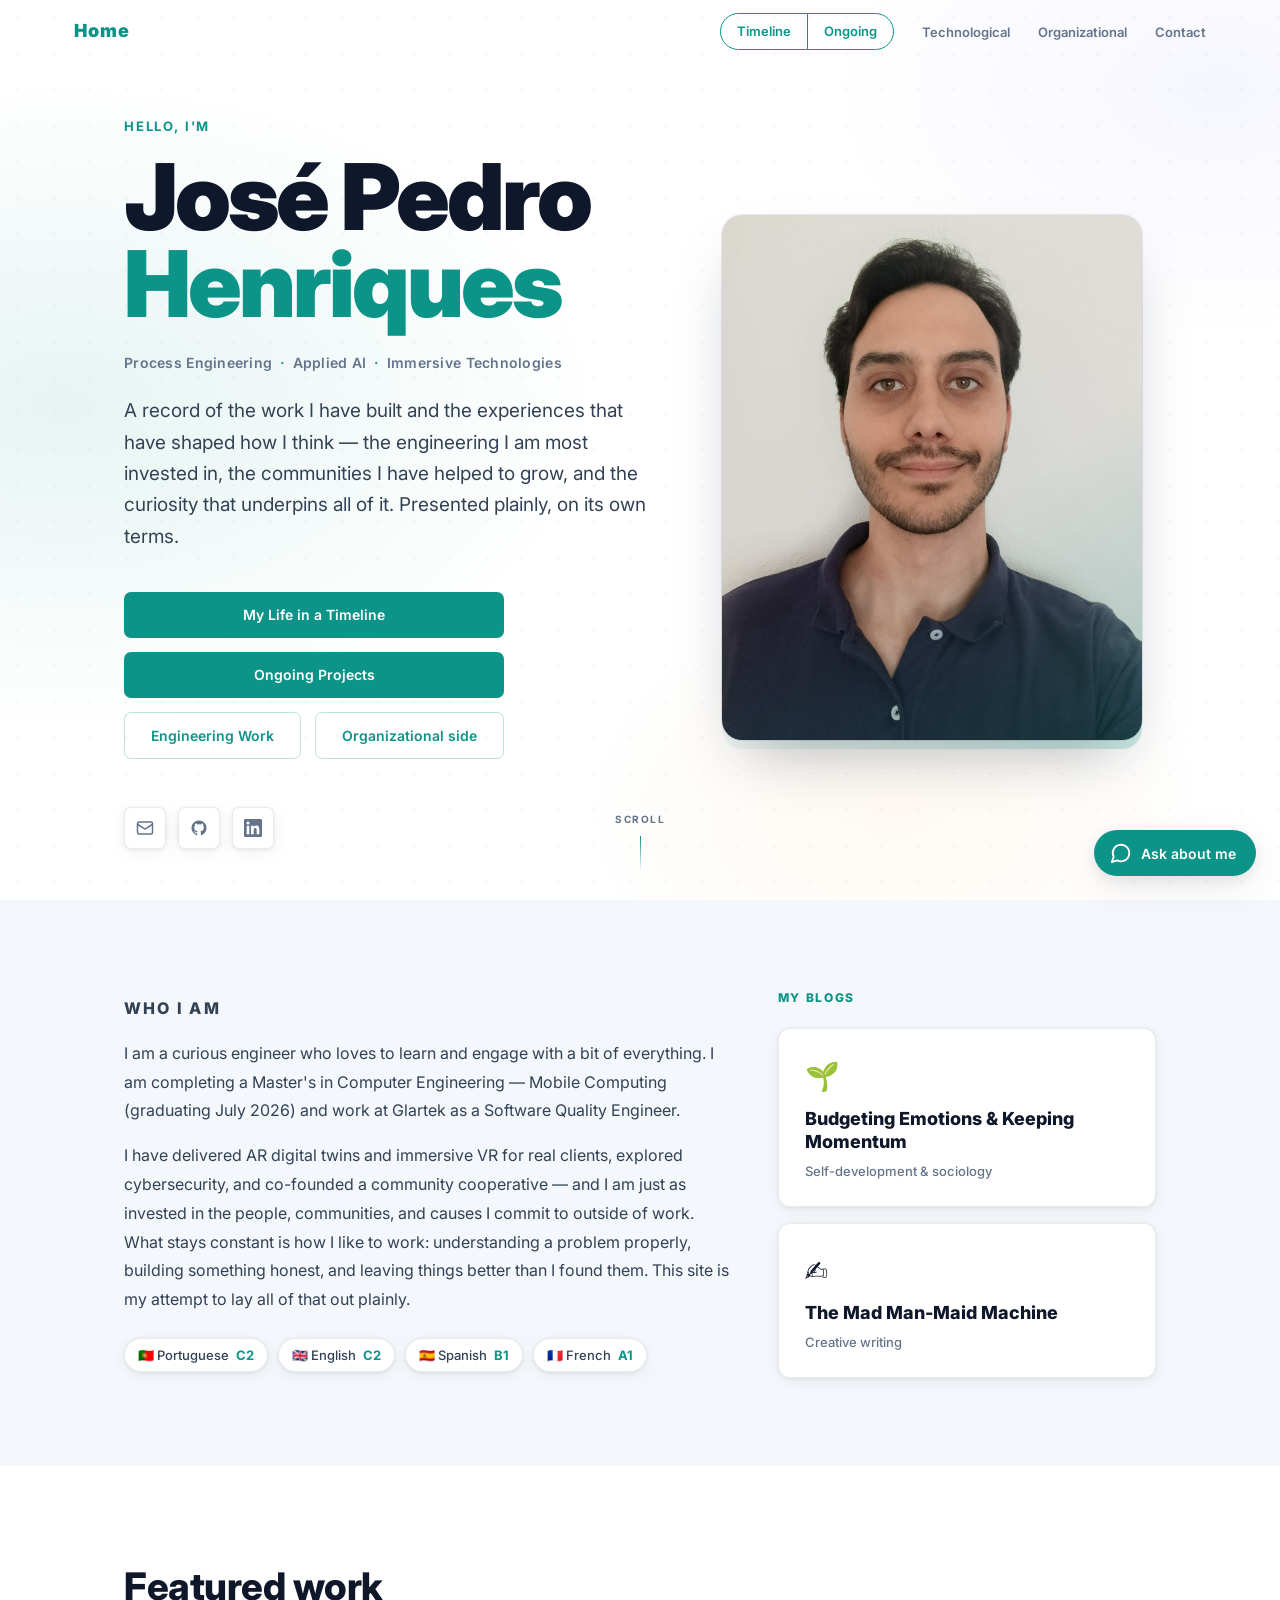
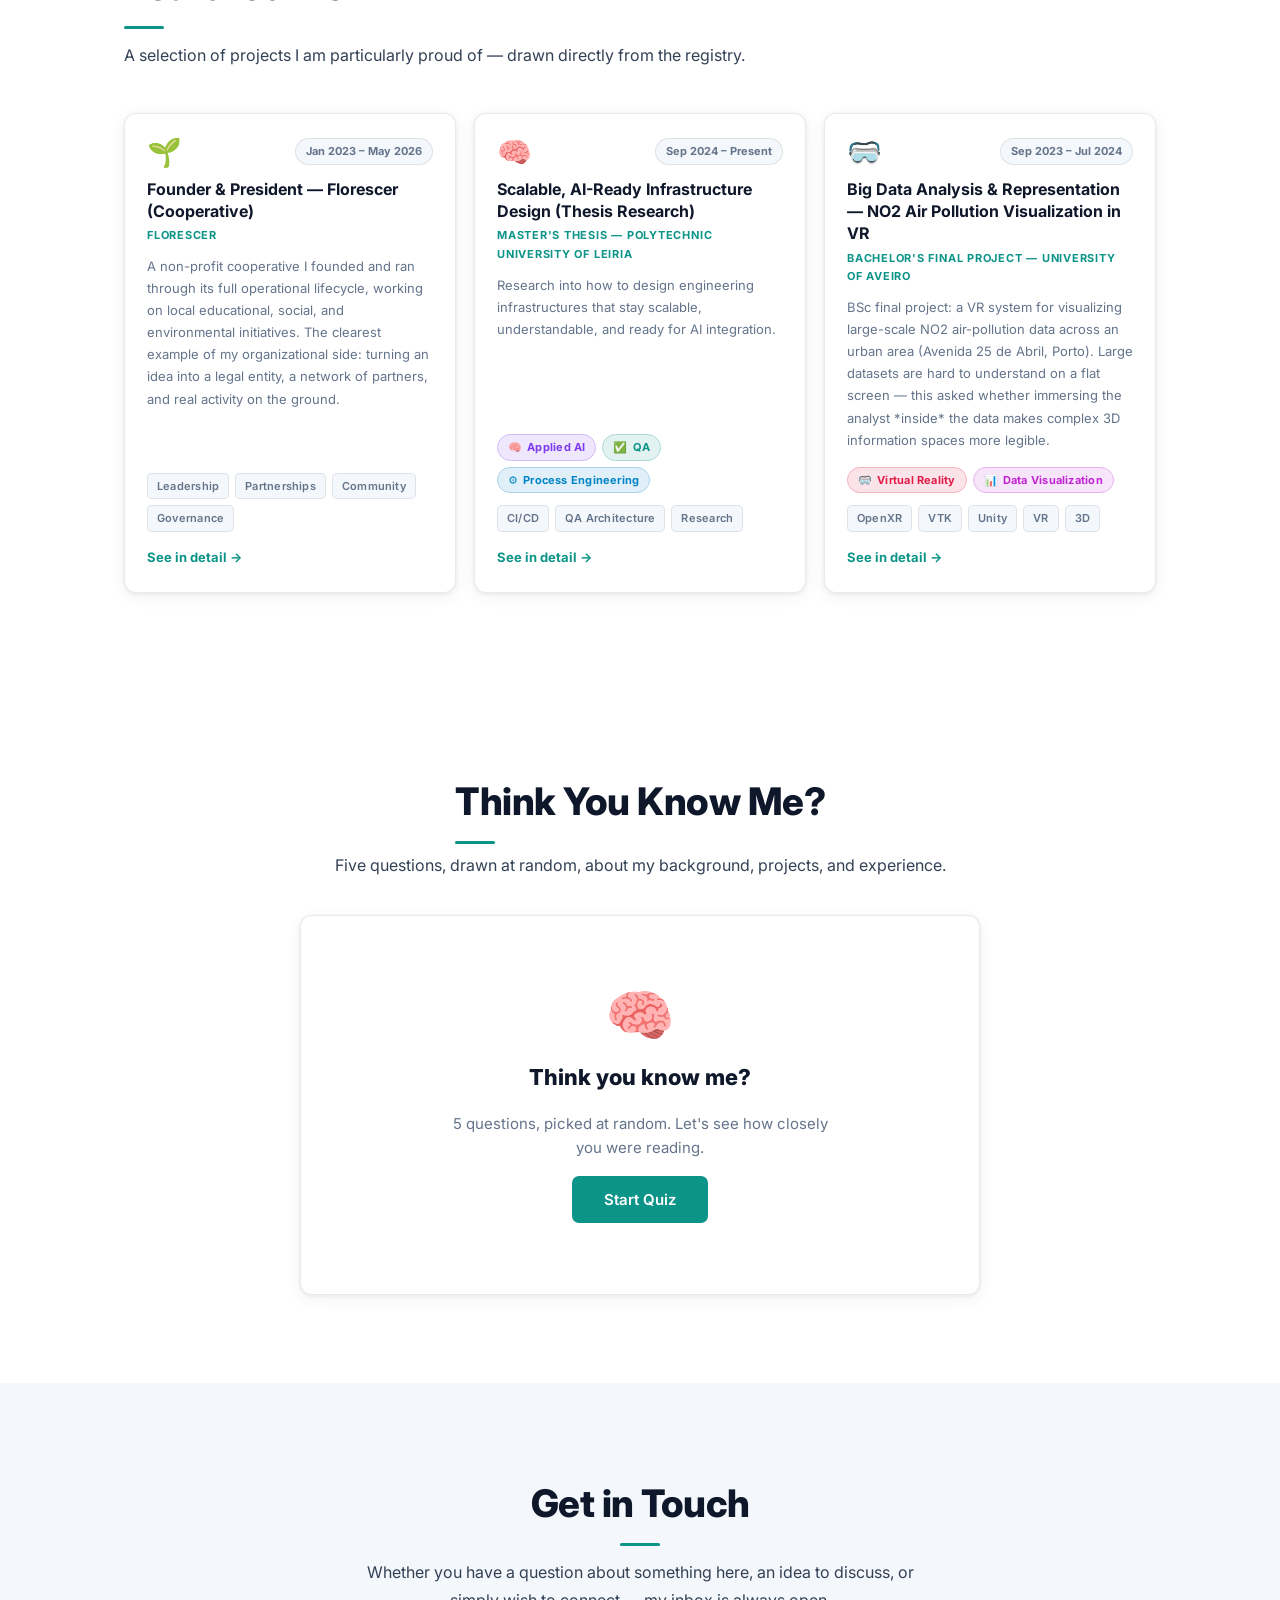
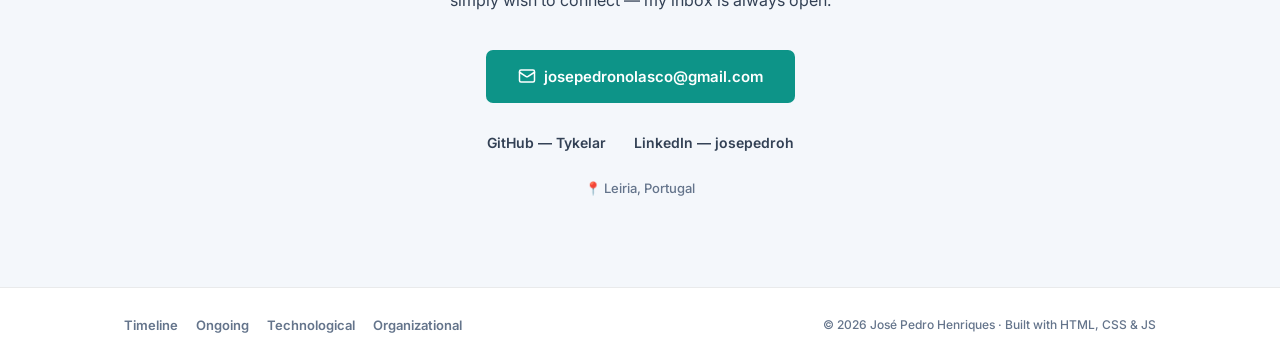
==== commit 6910741e: "feat: add "Ask about me" chatbot widget - Introduced chat.js to implement a chatbot that interacts w" ====
--- a/index.html
+++ b/index.html
@@ -156,5 +156,6 @@
 
   <script src="data.js"></script>
   <script src="main.js"></script>
+  <script src="chat.js"></script>
 </body>
 </html>
--- a/style.css
+++ b/style.css
@@ -610,16 +610,47 @@
 .tl-bar .tl-bar__emoji { font-size: 13px; line-height: 1; }
 .tl-bar .tl-bar__txt { overflow: hidden; text-overflow: ellipsis; }
 
-.tl-detail { margin-top: 28px; display: none; }
-.tl-detail.open { display: block; animation: tl-detail-in 0.28s cubic-bezier(0.2, 0.7, 0.3, 1); }
-@keyframes tl-detail-in { from { opacity: 0; transform: translateY(10px); } to { opacity: 1; transform: none; } }
-.tl-detail .card { max-width: 520px; }
 .tl-hint { font-size: 13px; color: var(--text-muted); margin-top: 22px; }
+
+/* Event detail modal */
+.tl-modal[hidden] { display: none; }
+.tl-modal {
+  position: fixed; inset: 0; z-index: 1000;
+  display: flex; align-items: center; justify-content: center;
+  padding: 24px;
+}
+.tl-modal__backdrop {
+  position: absolute; inset: 0;
+  background: color-mix(in srgb, var(--text) 45%, transparent);
+  backdrop-filter: blur(2px);
+  animation: tl-modal-fade 0.2s ease;
+}
+.tl-modal__dialog {
+  position: relative; z-index: 1;
+  width: 100%; max-width: 520px;
+  max-height: calc(100vh - 48px); overflow: auto;
+  animation: tl-modal-in 0.28s cubic-bezier(0.2, 0.7, 0.3, 1);
+}
+.tl-modal__dialog .card { max-width: none; margin: 0; }
+.tl-modal__dialog .card__top { padding-right: 40px; }
+.tl-modal__close {
+  position: absolute; top: 10px; right: 10px; z-index: 2;
+  width: 34px; height: 34px; border-radius: 50%;
+  display: flex; align-items: center; justify-content: center;
+  border: 1px solid var(--border); background: var(--card);
+  color: var(--text); font-size: 22px; line-height: 1; cursor: pointer;
+  box-shadow: var(--shadow);
+  transition: background 0.16s ease, transform 0.16s ease;
+}
+.tl-modal__close:hover { background: var(--bg); transform: scale(1.06); }
+body.tl-modal-open { overflow: hidden; }
+@keyframes tl-modal-fade { from { opacity: 0; } to { opacity: 1; } }
+@keyframes tl-modal-in { from { opacity: 0; transform: translateY(14px) scale(0.98); } to { opacity: 1; transform: none; } }
 
 @media (prefers-reduced-motion: reduce) {
   .tl-bar, .tl-view__thumb, .tl-lane { transition: none; }
   .tl-bar:hover, .tl-bar[aria-expanded="true"] { transform: none; }
-  .tl-detail.open { animation: none; }
+  .tl-modal__backdrop, .tl-modal__dialog { animation: none; }
 }
 
 /* ============================================================
@@ -752,6 +783,150 @@
 }
 
 /* ============================================================
+   CHAT — "Ask about me"  (see chat.js)
+   ============================================================ */
+.sr-only {
+  position: absolute; width: 1px; height: 1px; padding: 0; margin: -1px;
+  overflow: hidden; clip: rect(0 0 0 0); white-space: nowrap; border: 0;
+}
+
+.chat-host { position: fixed; right: 24px; bottom: 24px; z-index: 90; }
+
+/* Launcher. Sits above #back-to-top's corner, so that control keeps its
+   own space rather than being covered by this one. */
+.chat-launcher {
+  display: inline-flex; align-items: center; gap: 9px;
+  padding: 12px 20px 12px 16px;
+  border: none; border-radius: 999px;
+  background: var(--accent); color: #fff;
+  font-family: var(--font); font-size: 14px; font-weight: 600;
+  cursor: pointer; box-shadow: var(--shadow-lg);
+  transition: transform 0.2s ease, background 0.2s ease, box-shadow 0.2s ease;
+}
+.chat-launcher:hover { background: var(--accent-light); transform: translateY(-2px); }
+.chat-host.is-open .chat-launcher { display: none; }
+
+.chat-panel {
+  display: flex; flex-direction: column;
+  width: min(400px, calc(100vw - 40px));
+  height: min(560px, calc(100vh - 120px));
+  background: var(--card);
+  border: 1px solid var(--border);
+  border-radius: var(--radius);
+  box-shadow: var(--shadow-lg);
+  overflow: hidden;
+  animation: chat-in 0.22s ease;
+}
+.chat-panel[hidden] { display: none; }
+@keyframes chat-in { from { opacity: 0; transform: translateY(12px); } to { opacity: 1; transform: none; } }
+
+.chat-head {
+  display: flex; align-items: flex-start; justify-content: space-between; gap: 12px;
+  padding: 16px 18px; border-bottom: 1px solid var(--border);
+  background: var(--accent-dim);
+}
+.chat-head h2 { font-size: 15px; font-weight: 800; color: var(--text); line-height: 1.3; }
+.chat-head p { font-size: 12px; color: var(--text-muted); margin-top: 2px; }
+.chat-close {
+  flex: none; display: grid; place-items: center;
+  width: 30px; height: 30px; border: none; border-radius: var(--radius-sm);
+  background: transparent; color: var(--text-muted); cursor: pointer;
+  transition: background 0.2s ease, color 0.2s ease;
+}
+.chat-close:hover { background: var(--card-hover); color: var(--text); }
+
+.chat-log {
+  flex: 1; min-height: 0; overflow-y: auto;
+  padding: 18px; display: flex; flex-direction: column; gap: 14px;
+}
+
+.chat-msg { display: flex; flex-direction: column; max-width: 88%; }
+.chat-msg--me { align-self: flex-end; align-items: flex-end; }
+.chat-msg--bot { align-self: flex-start; }
+
+.chat-bubble {
+  padding: 11px 14px; border-radius: var(--radius);
+  font-size: 14px; line-height: 1.6;
+  background: var(--bg); border: 1px solid var(--border); color: var(--text-dim);
+}
+.chat-bubble p + p { margin-top: 10px; }
+.chat-bubble a { color: var(--accent); text-decoration: underline; }
+.chat-msg--me .chat-bubble {
+  background: var(--accent); border-color: transparent; color: #fff;
+  border-bottom-right-radius: 4px;
+}
+.chat-msg--bot .chat-bubble { border-bottom-left-radius: 4px; }
+
+/* An inline [block-id] citation the model emitted AND retrieval returned. */
+.chat-cite {
+  display: inline-block; padding: 1px 6px; margin: 0 1px;
+  border-radius: 4px; background: var(--accent-dim); color: var(--accent-light);
+  font-size: 11px; font-weight: 600; vertical-align: baseline;
+}
+
+.chat-sources { display: flex; flex-wrap: wrap; align-items: center; gap: 6px; margin-top: 8px; }
+.chat-sources__label {
+  font-size: 10px; font-weight: 700; letter-spacing: 0.7px;
+  text-transform: uppercase; color: var(--text-muted); margin-right: 2px;
+}
+.chat-src {
+  padding: 3px 9px; border-radius: 999px;
+  border: 1px solid var(--accent-border); background: var(--accent-dim);
+  font-size: 11px; font-weight: 600; color: var(--accent-light);
+  transition: background 0.2s ease;
+}
+a.chat-src:hover { background: var(--accent-glow); }
+.chat-src--plain { border-color: var(--border); background: var(--bg); color: var(--text-muted); }
+
+.chat-suggests { display: flex; flex-direction: column; gap: 7px; align-items: flex-start; }
+.chat-suggest {
+  text-align: left; padding: 8px 13px; border-radius: 999px;
+  border: 1px solid var(--border); background: var(--card);
+  font-family: var(--font); font-size: 13px; color: var(--text-dim);
+  cursor: pointer; transition: all 0.18s ease;
+}
+.chat-suggest:hover { border-color: var(--accent-border); background: var(--accent-dim); color: var(--accent-light); }
+
+.chat-dots { display: inline-flex; gap: 4px; padding: 2px 0; }
+.chat-dots i {
+  width: 6px; height: 6px; border-radius: 50%; background: var(--text-muted);
+  animation: chat-blink 1.3s infinite ease-in-out both;
+}
+.chat-dots i:nth-child(2) { animation-delay: 0.16s; }
+.chat-dots i:nth-child(3) { animation-delay: 0.32s; }
+@keyframes chat-blink { 0%, 80%, 100% { opacity: 0.25; } 40% { opacity: 1; } }
+
+.chat-note {
+  padding: 0 18px 10px; font-size: 11px; line-height: 1.5; color: var(--text-muted);
+}
+
+.chat-form {
+  display: flex; align-items: flex-end; gap: 8px;
+  padding: 12px 14px; border-top: 1px solid var(--border); background: var(--bg-alt);
+}
+.chat-input {
+  flex: 1; resize: none; max-height: 110px;
+  padding: 10px 12px; border-radius: var(--radius-sm);
+  border: 1px solid var(--border); background: var(--card);
+  font-family: var(--font); font-size: 14px; line-height: 1.5; color: var(--text);
+}
+.chat-input:focus { outline: none; border-color: var(--accent-border); box-shadow: 0 0 0 3px var(--accent-dim); }
+.chat-send {
+  flex: none; display: grid; place-items: center;
+  width: 38px; height: 38px; border: none; border-radius: var(--radius-sm);
+  background: var(--accent); color: #fff; cursor: pointer;
+  transition: background 0.2s ease, opacity 0.2s ease;
+}
+.chat-send:hover:not(:disabled) { background: var(--accent-light); }
+.chat-send:disabled { opacity: 0.45; cursor: not-allowed; }
+
+@media (max-width: 640px) {
+  .chat-host { right: 14px; bottom: 14px; left: 14px; }
+  .chat-launcher { width: 100%; justify-content: center; }
+  .chat-panel { width: 100%; height: min(78vh, calc(100vh - 90px)); }
+}
+
+/* ============================================================
    REDUCED MOTION
    ============================================================ */
 @media (prefers-reduced-motion: reduce) {
